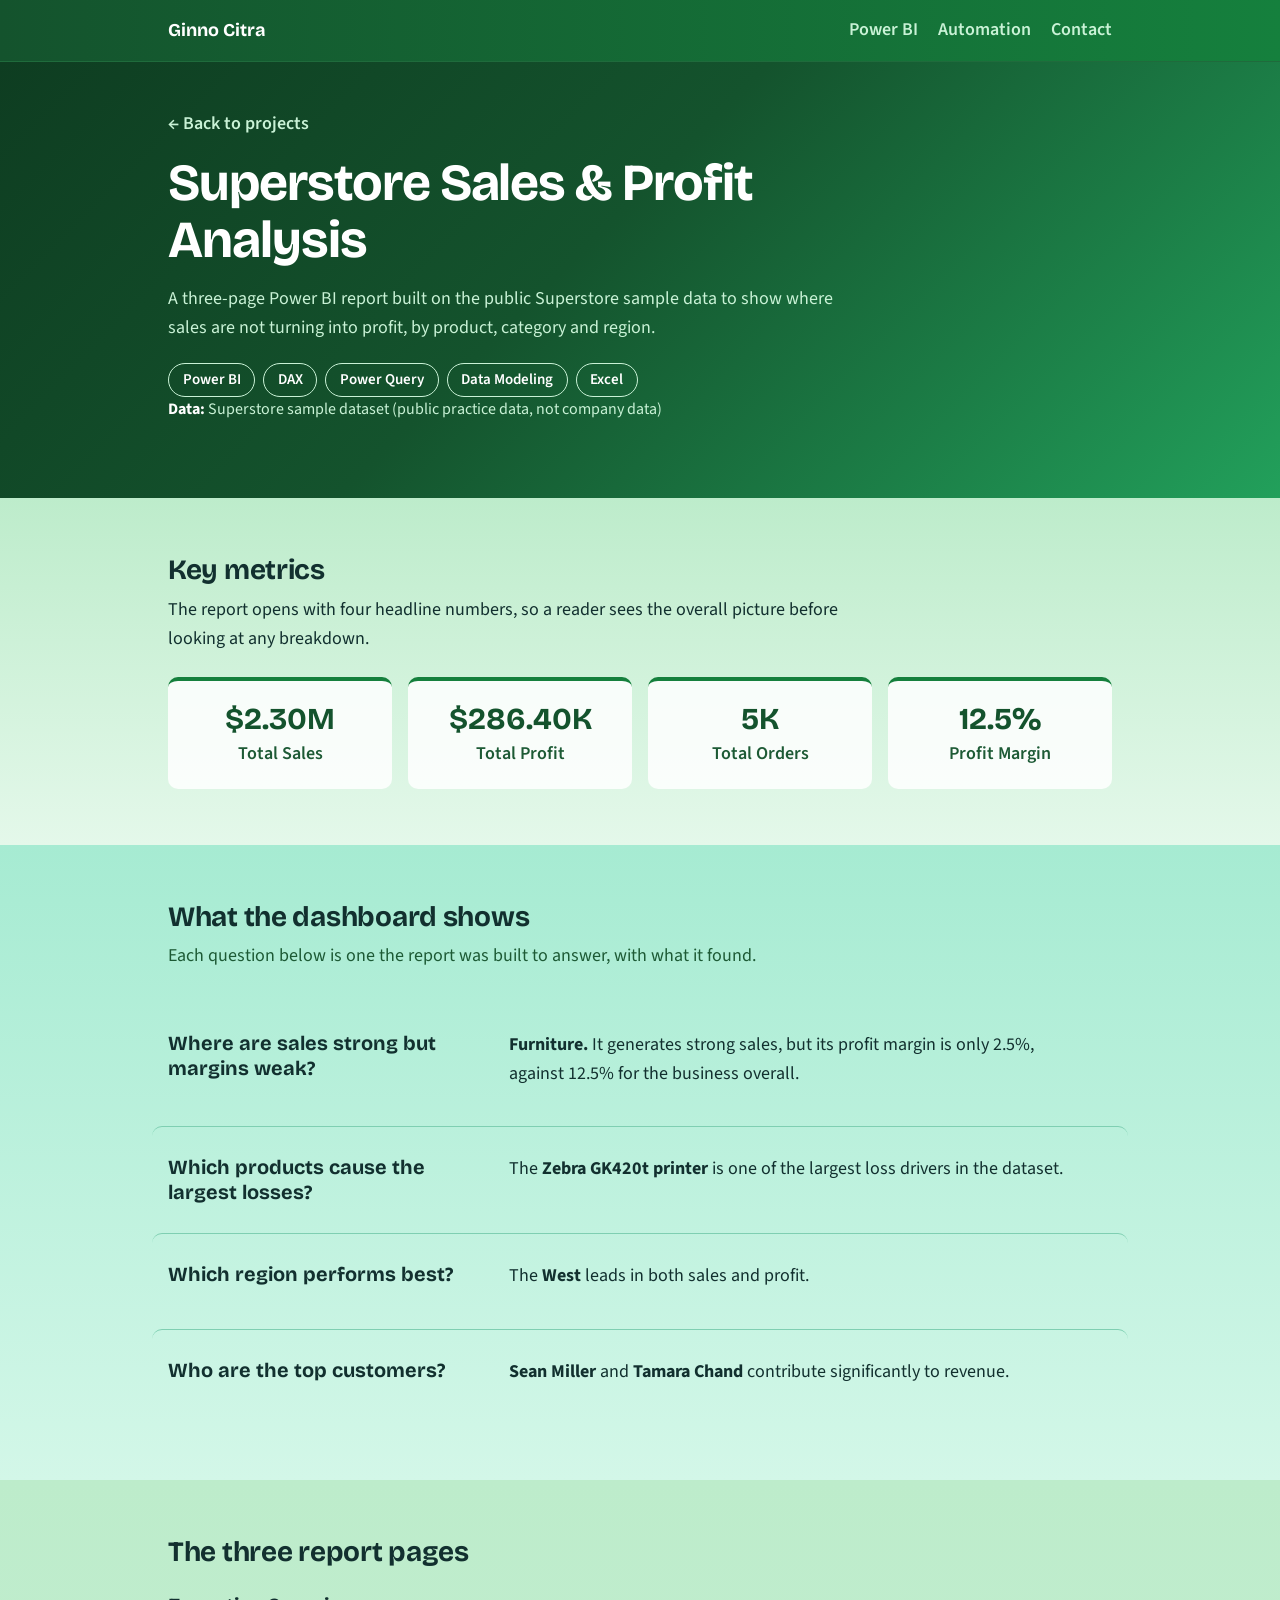
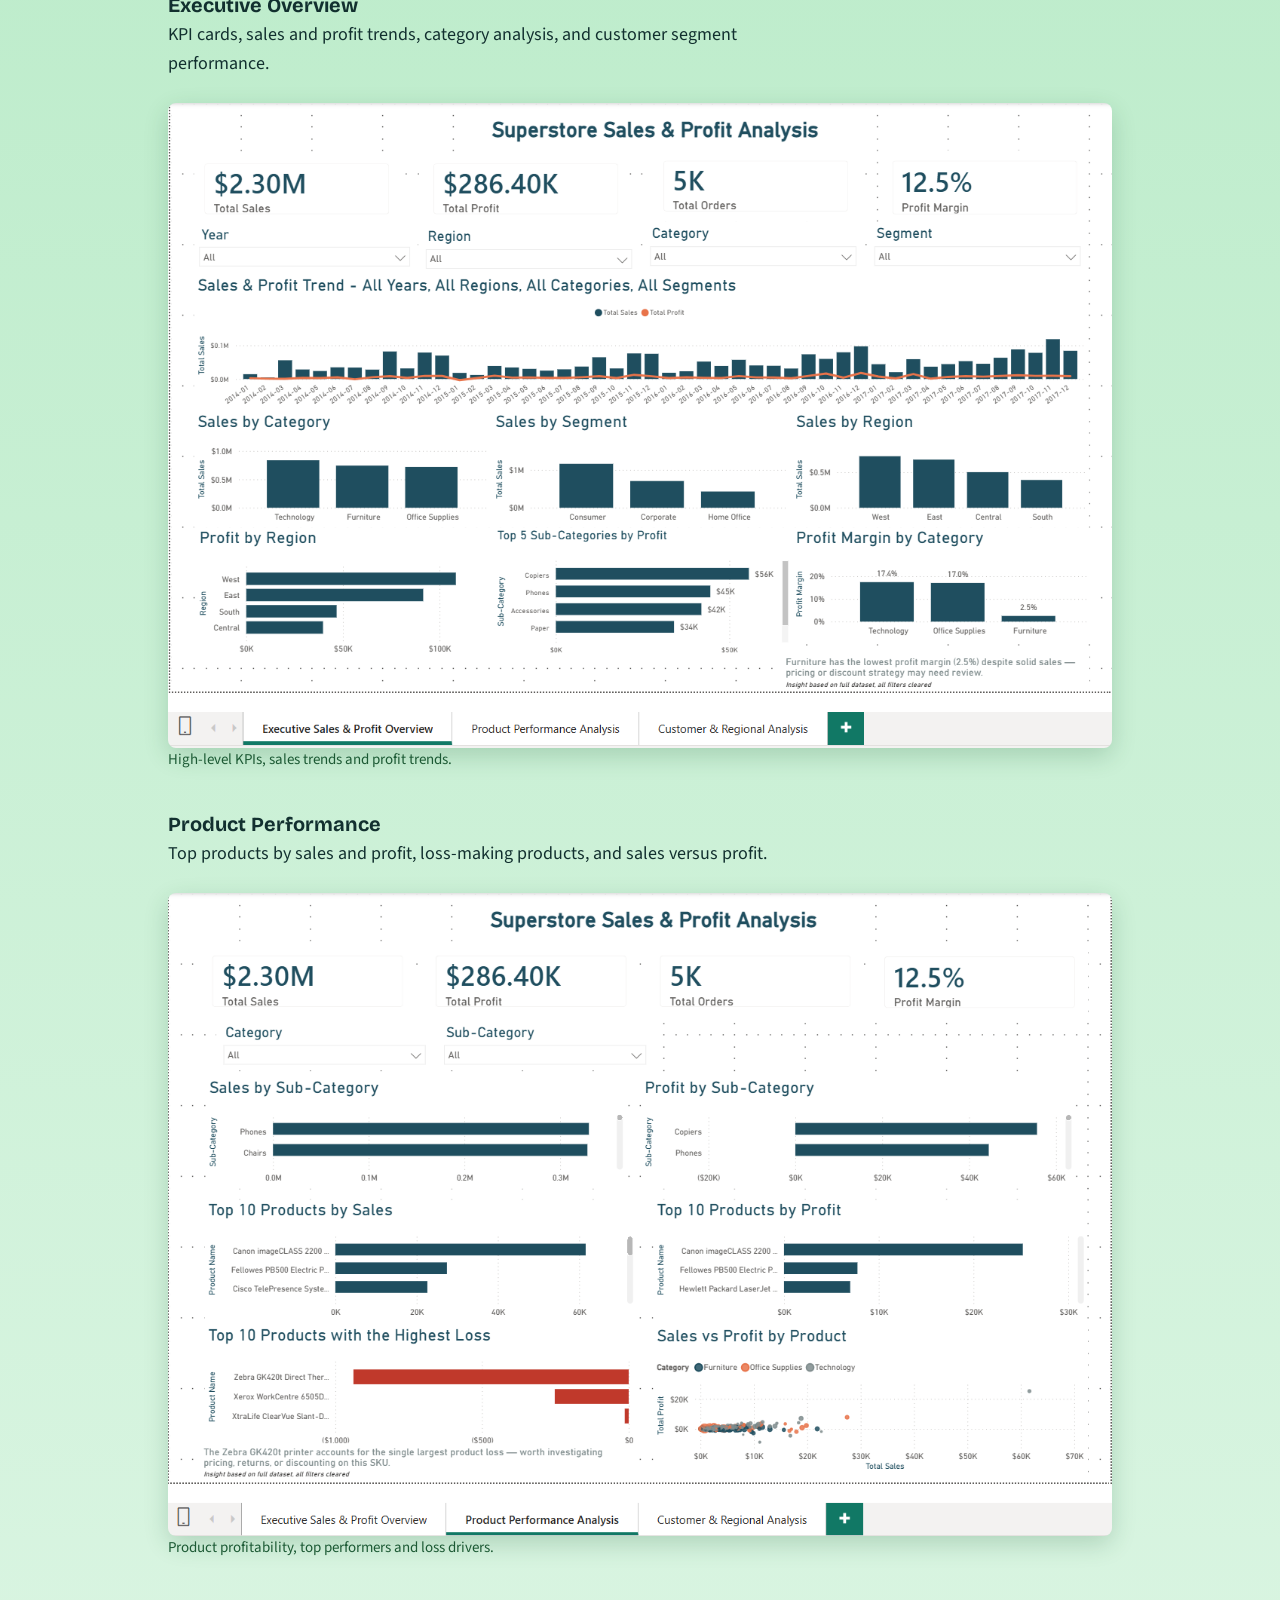
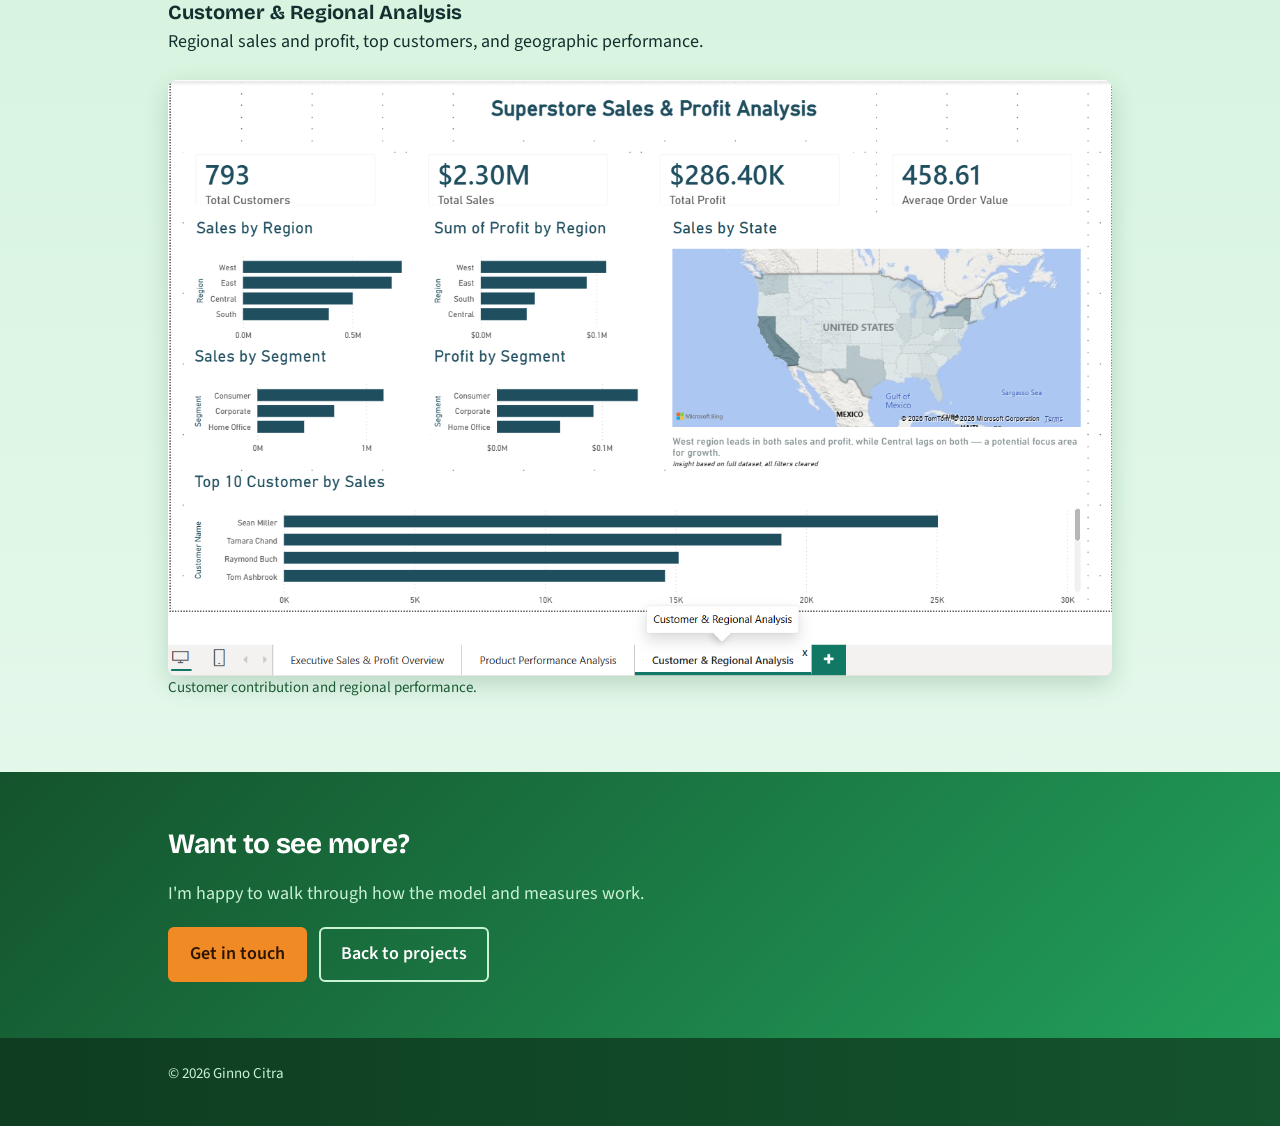
==== index.html @ 82fcd078 "Update index.html for project details and layout" ====
<!DOCTYPE html>
<html lang="en">
<head>
<meta charset="utf-8">
<meta name="viewport" content="width=device-width, initial-scale=1">
<title>Superstore Sales & Profit Analysis | Power BI</title>
<meta name="description" content="Three-page Power BI dashboard on Superstore sample data that shows where sales are not turning into profit, by product, category and region.">
<link rel="icon" href="data:image/svg+xml,<svg xmlns='http://www.w3.org/2000/svg' viewBox='0 0 100 100'><text y='.9em' font-size='90'>📊</text></svg>">
<link rel="preconnect" href="https://fonts.googleapis.com">
<link rel="preconnect" href="https://fonts.gstatic.com" crossorigin>
<link href="https://fonts.googleapis.com/css2?family=Bricolage+Grotesque:opsz,wght@12..96,500;12..96,700&family=Source+Sans+3:wght@400;600&display=swap" rel="stylesheet">
<style>
:root{
  --bg:#e8f7ec; --ink:#12302f; --muted:#1d5a35; --line:#8fd1a5;
  --teal:#15803d; --teal-dark:#14532d; --sand:#f08a24; --rust:#b53b0a; --white:#fff;
  --mint:#e4f8ea; --cream:#d3f7e8; --deep:#14532d; --soft:#c9f2d6;
  --head:"Bricolage Grotesque","Segoe UI",system-ui,sans-serif;
  --body:"Source Sans 3","Segoe UI",system-ui,sans-serif;
}
*{box-sizing:border-box}
html{scroll-behavior:smooth}
@media (prefers-reduced-motion:reduce){html{scroll-behavior:auto}}
body{margin:0;background:var(--bg);color:var(--ink);font:400 1.125rem/1.6 var(--body)}
a{color:var(--teal-dark)}
a:focus-visible,button:focus-visible{outline:3px solid var(--rust);outline-offset:3px}
.wrap{max-width:62rem;margin:0 auto;padding:0 1.5rem}
header.top{background:linear-gradient(90deg,#14532d,#15803d);border-bottom:1px solid #1f6b3c}
header.top .wrap{display:flex;justify-content:space-between;align-items:center;flex-wrap:wrap;gap:.5rem 1.5rem;padding-top:1rem;padding-bottom:1rem}
.brand{font:700 1.125rem var(--head);text-decoration:none;color:var(--white)}
nav a{margin-left:1.25rem;text-decoration:none;color:var(--soft);font-weight:600}
nav a:hover{color:var(--white);text-decoration:underline}
header.top a:focus-visible,.dark a:focus-visible,.herobg a:focus-visible{outline-color:var(--sand)}
.herobg{background:linear-gradient(135deg,#0e3d21 0%,#14532d 45%,#22a05b 100%);color:var(--white)}
.btns{display:flex;flex-wrap:wrap;gap:.75rem}
.btn{display:inline-block;padding:.7rem 1.25rem;border-radius:6px;font-weight:600;text-decoration:none;border:2px solid var(--teal)}
.btn.primary{background:var(--teal);color:var(--white)}
.btn.ghost{color:var(--teal-dark)}
.dark .btn.primary,.herobg .btn.primary{background:var(--sand);border-color:var(--sand);color:#2b1400}
.dark .btn.primary:hover,.herobg .btn.primary:hover{background:#f7a24f;border-color:#f7a24f}
.dark .btn.ghost,.herobg .btn.ghost{color:var(--white);border-color:var(--soft)}
.dark .btn.ghost:hover,.herobg .btn.ghost:hover{background:#1d6a3c}
section{padding:3.5rem 0}
section.mint{background:linear-gradient(180deg,#bdeccb 0%,#e4f8ea 100%)}
section.cream{background:linear-gradient(180deg,#a6ebd2 0%,#d3f7e8 100%);--line:#7fcfb2}
section.dark{background:linear-gradient(135deg,#14532d 0%,#22a05b 100%);color:var(--white)}
h2{font:700 1.75rem/1.2 var(--head);margin:0 0 .5rem;letter-spacing:-.01em}
.lede{color:var(--muted);max-width:38rem;margin:0 0 2rem}
.proj{display:grid;grid-template-columns:minmax(0,1fr) minmax(0,2fr);gap:.5rem 2.5rem;padding:1.75rem 1rem;margin:0 -1rem;border-top:1px solid var(--line);border-radius:10px;transition:transform .2s ease,box-shadow .2s ease,background-color .2s ease}
.proj:hover{transform:translateY(-4px);background:rgba(255,255,255,.8);box-shadow:inset 6px 0 0 var(--teal),0 10px 24px rgba(20,83,45,.16);border-top-color:transparent}
.proj:hover h3{color:var(--teal)}
.proj:hover + .proj{border-top-color:transparent}
@media (prefers-reduced-motion:reduce){.proj{transition:none}.proj:hover{transform:none}}
.proj:first-of-type{border-top:0}
.proj h3{font:700 1.25rem/1.25 var(--head);margin:0}
.proj p{margin:0 0 .6rem;max-width:36rem}
.contact p{max-width:36rem;color:var(--soft)}
footer{background:linear-gradient(90deg,#0e3d21,#14532d);color:var(--soft);padding:1.5rem 0 2.5rem;font-size:.9375rem}
@media (max-width:42rem){
  .proj{grid-template-columns:1fr}
  nav a{margin:0 1rem 0 0}
}

.pagehero{padding:3rem 1.5rem 3.5rem}
.pagehero h1{font:700 clamp(2rem,5vw,3.25rem)/1.1 var(--head);letter-spacing:-.02em;margin:1rem 0 1rem;max-width:22ch}
.pagehero p{max-width:42rem;color:var(--soft);margin:0 0 1.25rem}
.back{color:var(--soft);text-decoration:none;font-weight:600}
.back:hover{color:var(--white);text-decoration:underline}
.tags{display:flex;flex-wrap:wrap;gap:.5rem}
.tag{border:1px solid var(--soft);color:var(--white);padding:.25rem .85rem;border-radius:999px;font-size:.9375rem;font-weight:600}
.meta{margin-top:1.25rem;font-size:1rem;color:var(--soft)}
.meta strong{color:var(--white)}
.body p{max-width:42rem;margin:0 0 1rem}
.metrics{display:grid;grid-template-columns:repeat(4,1fr);gap:1rem;margin-top:1.5rem}
.metric{background:rgba(255,255,255,.85);border-radius:10px;padding:1.25rem .75rem;text-align:center;border-top:4px solid var(--teal);color:var(--muted);font-weight:600}
.metric strong{display:block;font:700 1.9rem var(--head);color:var(--teal-dark);margin-bottom:.15rem}
@media (max-width:48rem){.metrics{grid-template-columns:repeat(2,1fr)}}
@media (max-width:28rem){.metrics{grid-template-columns:1fr}}
.shot{position:relative;margin:1.5rem 0 0;border:2px dashed var(--teal);border-radius:10px;min-height:14rem;display:flex;align-items:center;justify-content:center;text-align:center;padding:1rem;background:rgba(255,255,255,.5)}
.shot img{display:block;max-width:100%;height:auto;border-radius:8px}
.shot.ok{border:0;min-height:0;padding:0;background:none;box-shadow:0 8px 24px rgba(20,83,45,.2)}
.shot .ph{color:var(--muted);font-size:1rem}
.shot.ok .ph{display:none}
.cap{font-size:.9375rem;color:var(--muted);margin:.6rem 0 0}
.next{margin:1rem 0 0;padding-left:1.25rem;max-width:42rem}
.next li{margin-bottom:.6rem}
</style>
</head>
<body>
<header class="top">
  <div class="wrap">
    <a class="brand" href="index.html">Ginno Citra</a>
    <nav aria-label="Main"><a href="index.html#powerbi">Power BI</a><a href="index.html#automation">Automation</a><a href="index.html#contact">Contact</a></nav>
  </div>
</header>

<main>
  <div class="herobg">
    <div class="wrap pagehero">
      <a class="back" href="index.html#powerbi">&larr; Back to projects</a>
      <h1>Superstore Sales &amp; Profit Analysis</h1>
      <p>A three-page Power BI report built on the public Superstore sample data to show where sales are not turning into profit, by product, category and region.</p>
      <div class="tags">
        <span class="tag">Power BI</span><span class="tag">DAX</span><span class="tag">Power Query</span><span class="tag">Data Modeling</span><span class="tag">Excel</span>
      </div>
      <p class="meta"><strong>Data:</strong> Superstore sample dataset (public practice data, not company data)</p>
    </div>
  </div>

  <section class="mint body">
    <div class="wrap">
      <h2>Key metrics</h2>
      <p>The report opens with four headline numbers, so a reader sees the overall picture before looking at any breakdown.</p>
      <div class="metrics">
        <div class="metric"><strong>$2.30M</strong>Total Sales</div>
        <div class="metric"><strong>$286.40K</strong>Total Profit</div>
        <div class="metric"><strong>5K</strong>Total Orders</div>
        <div class="metric"><strong>12.5%</strong>Profit Margin</div>
      </div>
    </div>
  </section>

  <section class="cream">
    <div class="wrap">
      <h2>What the dashboard shows</h2>
      <p class="lede">Each question below is one the report was built to answer, with what it found.</p>
      <article class="proj"><div><h3>Where are sales strong but margins weak?</h3></div><div><p><strong>Furniture.</strong> It generates strong sales, but its profit margin is only 2.5%, against 12.5% for the business overall.</p></div></article>
      <article class="proj"><div><h3>Which products cause the largest losses?</h3></div><div><p>The <strong>Zebra GK420t printer</strong> is one of the largest loss drivers in the dataset.</p></div></article>
      <article class="proj"><div><h3>Which region performs best?</h3></div><div><p>The <strong>West</strong> leads in both sales and profit.</p></div></article>
      <article class="proj"><div><h3>Who are the top customers?</h3></div><div><p><strong>Sean Miller</strong> and <strong>Tamara Chand</strong> contribute significantly to revenue.</p></div></article>
    </div>
  </section>

  <section class="mint body">
    <div class="wrap">
      <h2>The three report pages</h2>

      <h3 style="margin:1.5rem 0 .25rem;font:700 1.25rem var(--head)">Executive Overview</h3>
      <p>KPI cards, sales and profit trends, category analysis, and customer segment performance.</p>
      <figure class="shot"><span class="ph">Executive Overview: sales, profit, orders and performance trends.</span><img src="assets/executive-overview.png" alt="Executive Overview page of the Superstore Power BI dashboard" onload="this.parentNode.classList.add('ok')" onerror="this.remove()"></figure>
      <p class="cap">High-level KPIs, sales trends and profit trends.</p>

      <h3 style="margin:2.5rem 0 .25rem;font:700 1.25rem var(--head)">Product Performance</h3>
      <p>Top products by sales and profit, loss-making products, and sales versus profit.</p>
      <figure class="shot"><span class="ph">Product Performance: product profitability, top performers and loss drivers.</span><img src="assets/product-performance.png" alt="Product Performance page of the Superstore Power BI dashboard" onload="this.parentNode.classList.add('ok')" onerror="this.remove()"></figure>
      <p class="cap">Product profitability, top performers and loss drivers.</p>

      <h3 style="margin:2.5rem 0 .25rem;font:700 1.25rem var(--head)">Customer &amp; Regional Analysis</h3>
      <p>Regional sales and profit, top customers, and geographic performance.</p>
      <figure class="shot"><span class="ph">Customer &amp; Regional Analysis: customer contribution, regional performance and geographic insights.</span><img src="assets/customer-regional.png" alt="Customer and Regional Analysis page of the Superstore Power BI dashboard" onload="this.parentNode.classList.add('ok')" onerror="this.remove()"></figure>
      <p class="cap">Customer contribution and regional performance.</p>
    </div>
  </section>

  <section class="dark contact">
    <div class="wrap">
      <h2>Want to see more?</h2>
      <p>I'm happy to walk through how the model and measures work.</p>
      <div class="btns">
        <a class="btn primary" href="index.html#contact">Get in touch</a>
        <a class="btn ghost" href="index.html#powerbi">Back to projects</a>
      </div>
    </div>
  </section>
</main>
<footer><div class="wrap">&copy; 2026 Ginno Citra</div></footer>
</body>
</html>
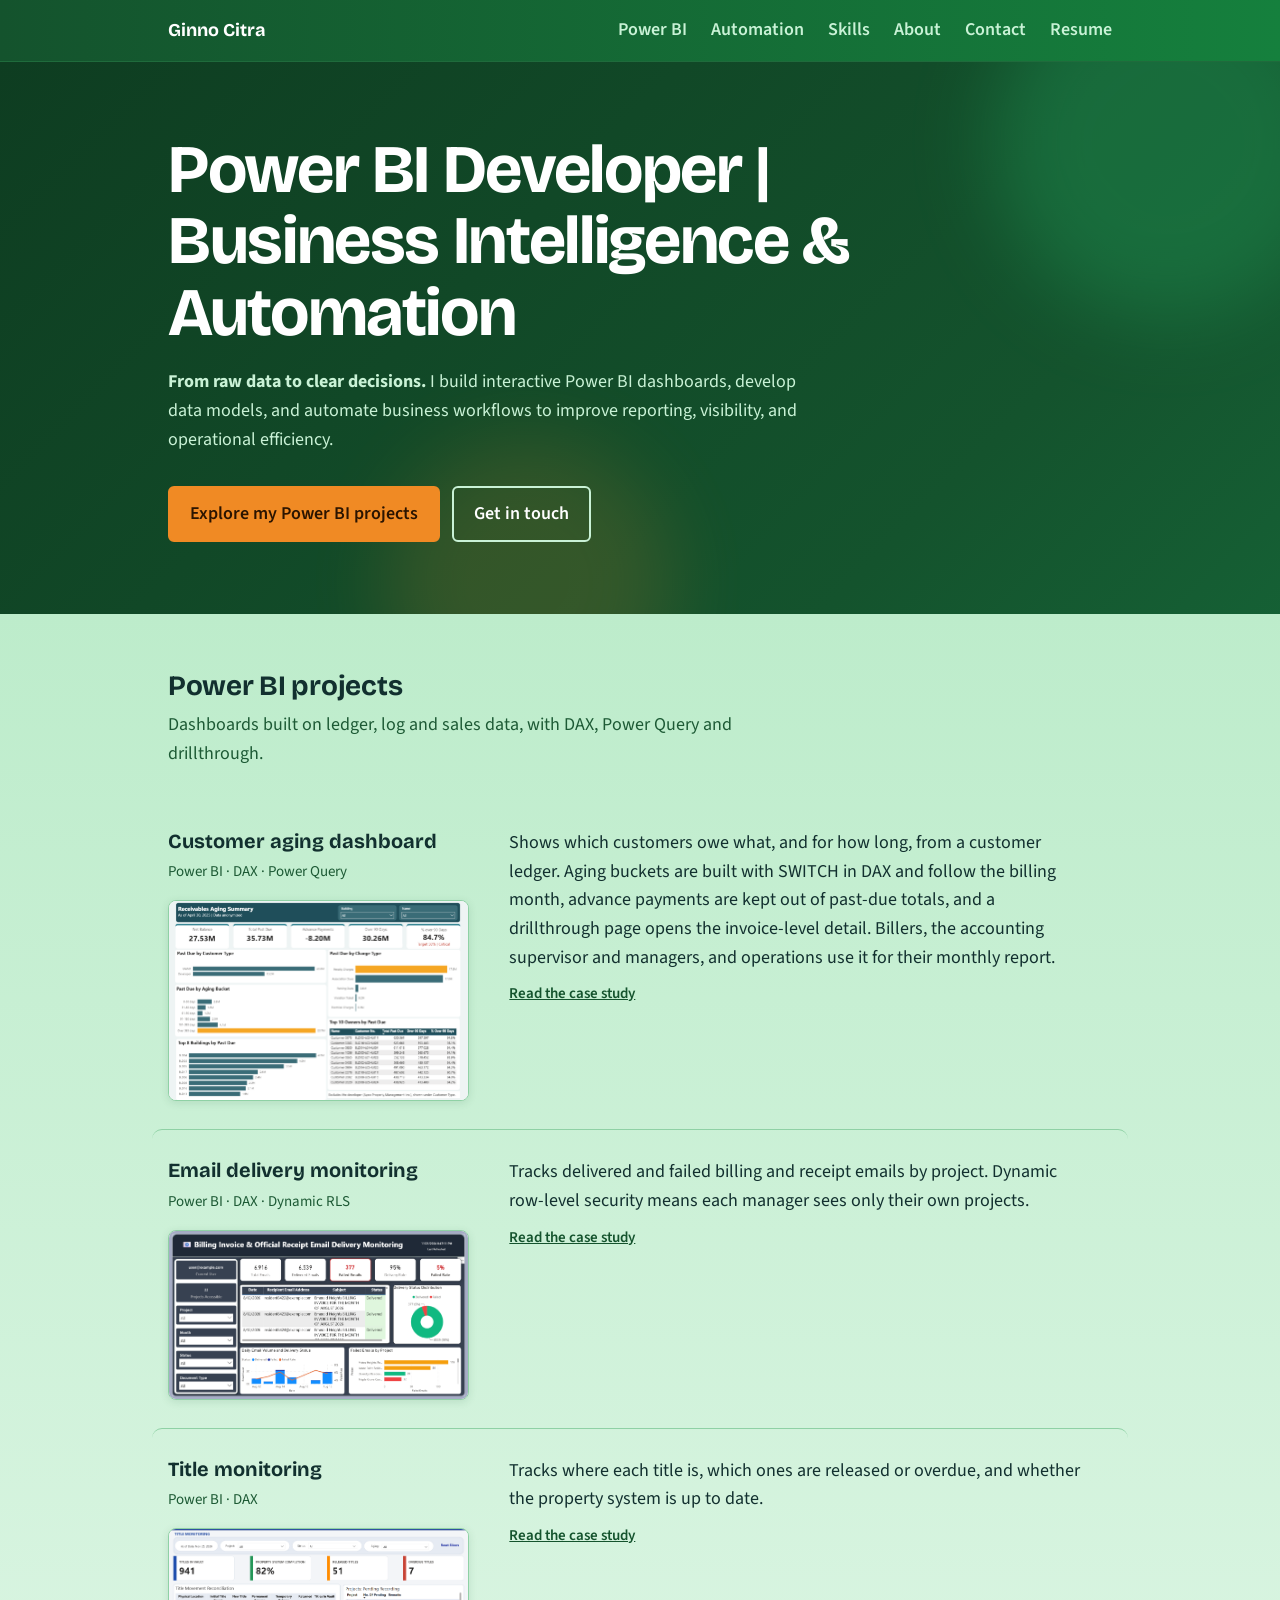
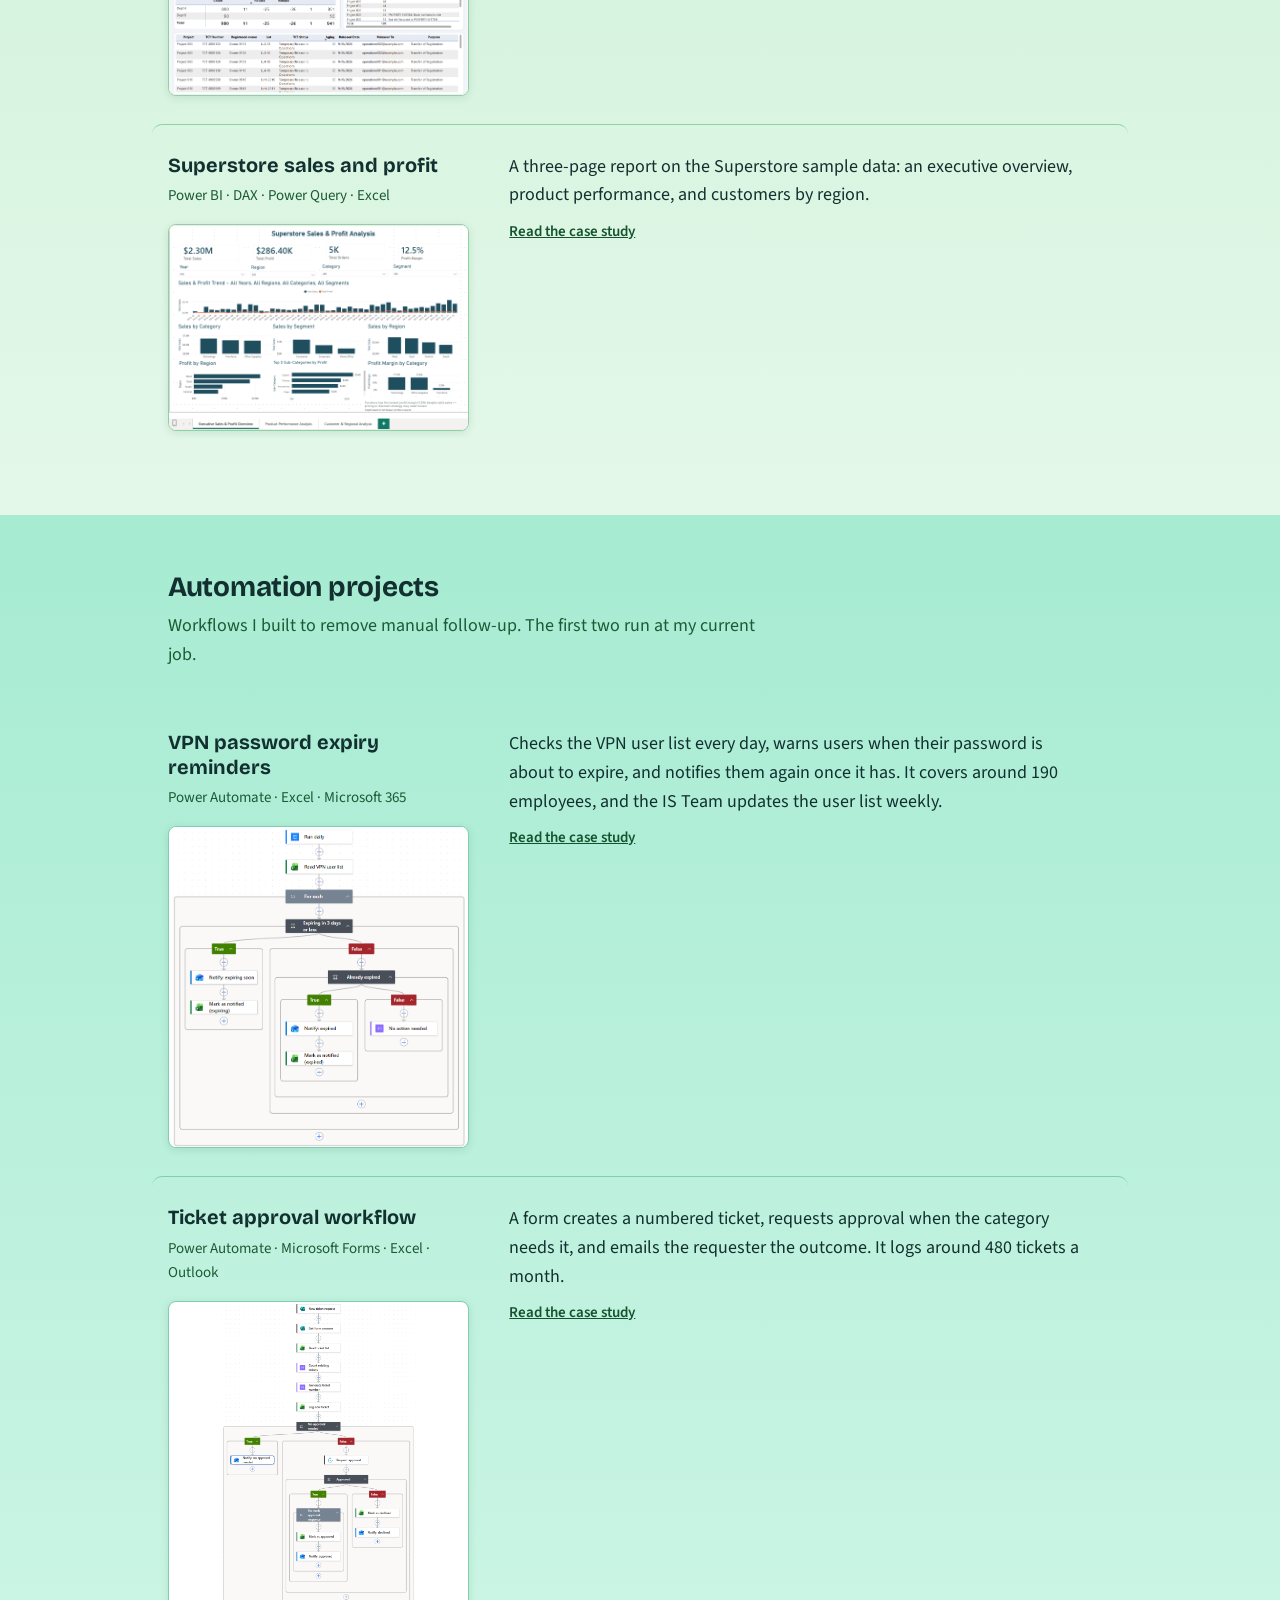
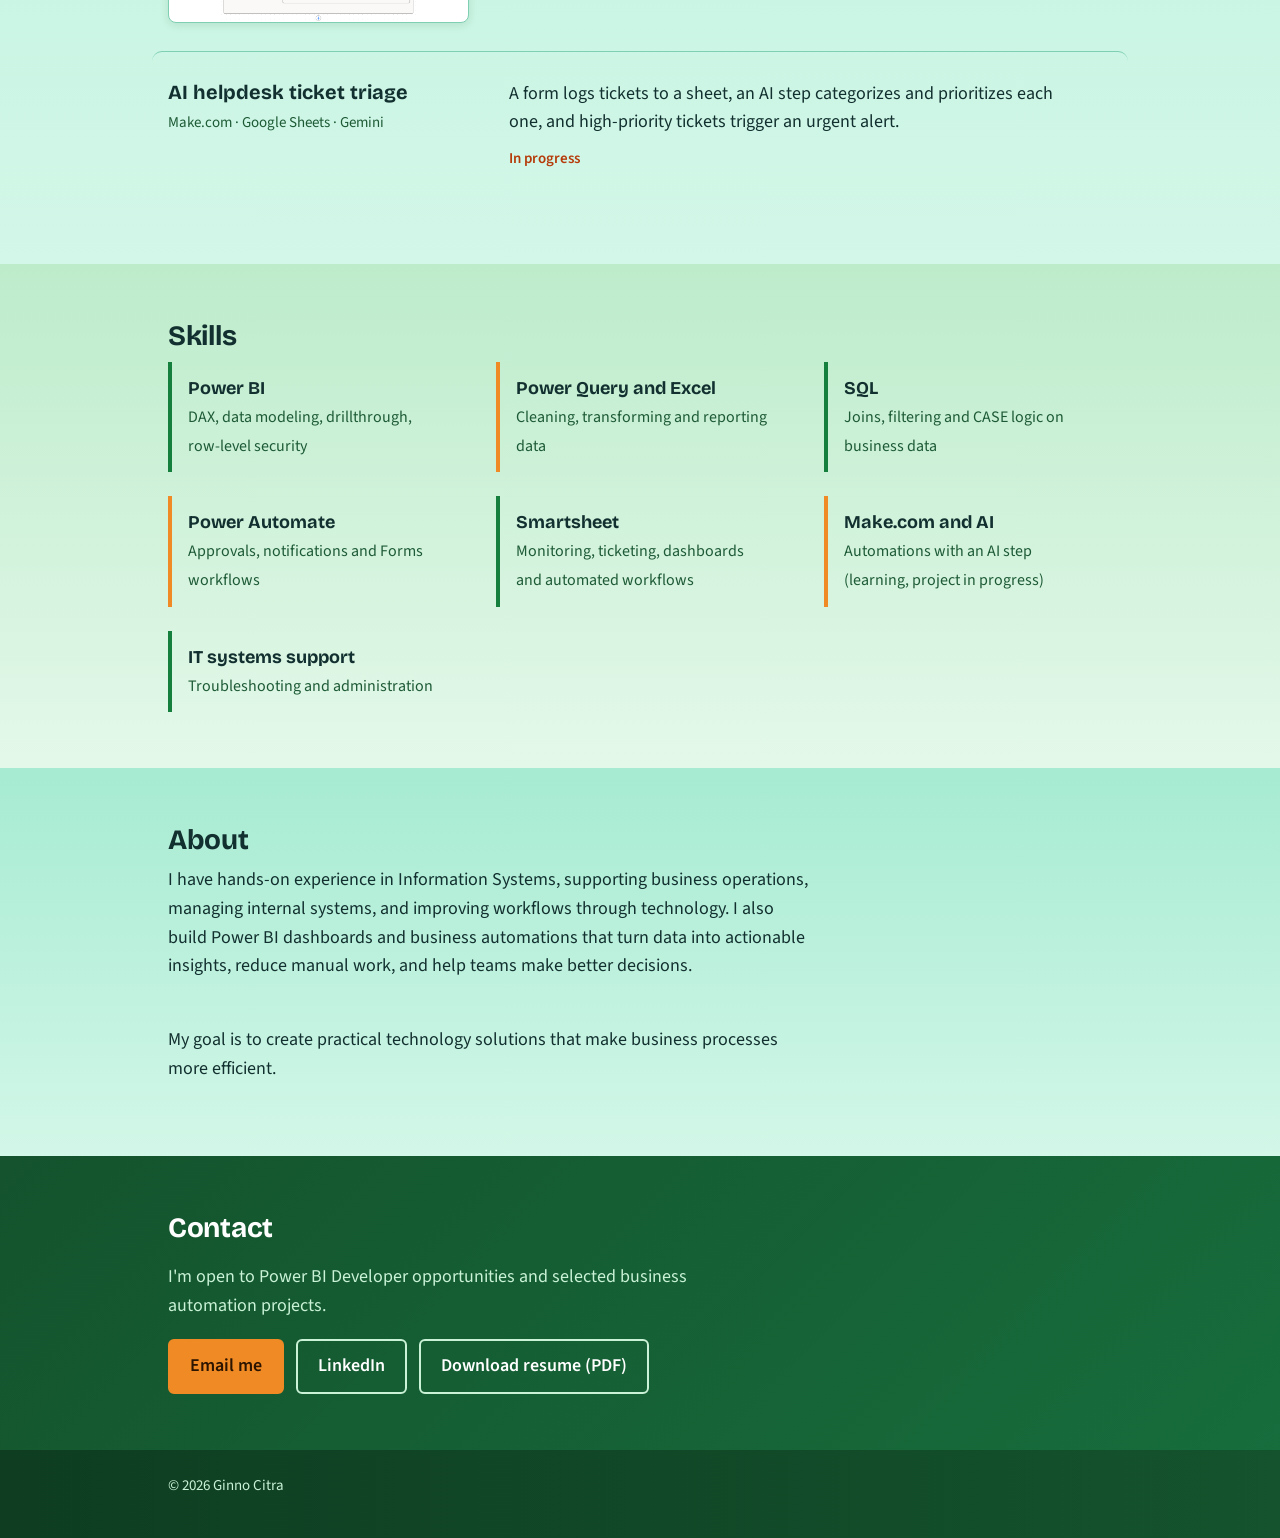
==== commit 3c54461c: "Update index.html" ====
--- a/index.html
+++ b/index.html
@@ -3,8 +3,8 @@
 <head>
 <meta charset="utf-8">
 <meta name="viewport" content="width=device-width, initial-scale=1">
-<title>Superstore Sales & Profit Analysis | Power BI</title>
-<meta name="description" content="Three-page Power BI dashboard on Superstore sample data that shows where sales are not turning into profit, by product, category and region.">
+<title>Ginno Citra | Power BI Developer | Business Intelligence & Automation</title>
+<meta name="description" content="Ginno Citra is a Power BI Developer focused on business intelligence, interactive dashboards, data modeling, and business process automation.">
 <link rel="icon" href="data:image/svg+xml,<svg xmlns='http://www.w3.org/2000/svg' viewBox='0 0 100 100'><text y='.9em' font-size='90'>📊</text></svg>">
 <link rel="preconnect" href="https://fonts.googleapis.com">
 <link rel="preconnect" href="https://fonts.gstatic.com" crossorigin>
@@ -30,11 +30,24 @@
 nav a{margin-left:1.25rem;text-decoration:none;color:var(--soft);font-weight:600}
 nav a:hover{color:var(--white);text-decoration:underline}
 header.top a:focus-visible,.dark a:focus-visible,.herobg a:focus-visible{outline-color:var(--sand)}
-.herobg{background:linear-gradient(135deg,#0e3d21 0%,#14532d 45%,#22a05b 100%);color:var(--white)}
+@keyframes drift{0%{background-position:0% 50%}50%{background-position:100% 50%}100%{background-position:0% 50%}}
+@keyframes float1{0%,100%{transform:translate(0,0) scale(1)}50%{transform:translate(60px,40px) scale(1.15)}}
+@keyframes float2{0%,100%{transform:translate(0,0) scale(1)}50%{transform:translate(-50px,-30px) scale(1.2)}}
+.herobg{position:relative;overflow:hidden;background:linear-gradient(135deg,#0e3d21,#14532d,#187a44,#14532d,#0e3d21);background-size:300% 300%;animation:drift 18s ease-in-out infinite;color:var(--white)}
+.herobg::before,.herobg::after{content:"";position:absolute;border-radius:50%;filter:blur(40px);pointer-events:none}
+.herobg::before{width:22rem;height:22rem;background:#22a05b;opacity:.35;top:-6rem;right:-4rem;animation:float1 14s ease-in-out infinite}
+.herobg::after{width:18rem;height:18rem;background:#f08a24;opacity:.15;bottom:-7rem;left:30%;animation:float2 17s ease-in-out infinite}
+.herobg .hero{position:relative;z-index:1}
+@media (prefers-reduced-motion:reduce){.herobg,.herobg::before,.herobg::after,section.dark{animation:none}}
+.hero{padding:4.5rem 1.5rem 4.5rem}
+.hero h1{font:700 clamp(2.4rem,6vw,4.25rem)/1.05 var(--head);letter-spacing:-.02em;margin:0 0 1.25rem;max-width:20ch}
+.hero p{max-width:40rem;color:var(--soft);margin:0 0 2rem}
 .btns{display:flex;flex-wrap:wrap;gap:.75rem}
 .btn{display:inline-block;padding:.7rem 1.25rem;border-radius:6px;font-weight:600;text-decoration:none;border:2px solid var(--teal)}
 .btn.primary{background:var(--teal);color:var(--white)}
+.btn.primary:hover{background:var(--teal-dark);border-color:var(--teal-dark)}
 .btn.ghost{color:var(--teal-dark)}
+.btn.ghost:hover{background:#c3e8cf}
 .dark .btn.primary,.herobg .btn.primary{background:var(--sand);border-color:var(--sand);color:#2b1400}
 .dark .btn.primary:hover,.herobg .btn.primary:hover{background:#f7a24f;border-color:#f7a24f}
 .dark .btn.ghost,.herobg .btn.ghost{color:var(--white);border-color:var(--soft)}
@@ -42,7 +55,7 @@
 section{padding:3.5rem 0}
 section.mint{background:linear-gradient(180deg,#bdeccb 0%,#e4f8ea 100%)}
 section.cream{background:linear-gradient(180deg,#a6ebd2 0%,#d3f7e8 100%);--line:#7fcfb2}
-section.dark{background:linear-gradient(135deg,#14532d 0%,#22a05b 100%);color:var(--white)}
+section.dark{background:linear-gradient(135deg,#14532d,#187a44,#14532d);background-size:300% 300%;animation:drift 20s ease-in-out infinite;color:var(--white)}
 h2{font:700 1.75rem/1.2 var(--head);margin:0 0 .5rem;letter-spacing:-.01em}
 .lede{color:var(--muted);max-width:38rem;margin:0 0 2rem}
 .proj{display:grid;grid-template-columns:minmax(0,1fr) minmax(0,2fr);gap:.5rem 2.5rem;padding:1.75rem 1rem;margin:0 -1rem;border-top:1px solid var(--line);border-radius:10px;transition:transform .2s ease,box-shadow .2s ease,background-color .2s ease}
@@ -52,116 +65,198 @@
 @media (prefers-reduced-motion:reduce){.proj{transition:none}.proj:hover{transform:none}}
 .proj:first-of-type{border-top:0}
 .proj h3{font:700 1.25rem/1.25 var(--head);margin:0}
+.proj .tools{color:var(--muted);font-size:.9375rem;margin:.4rem 0 0}
 .proj p{margin:0 0 .6rem;max-width:36rem}
+.thumb{display:block;margin:1rem 0 0;overflow:hidden;border:1px solid var(--line);border-radius:8px;background:var(--white);box-shadow:0 2px 8px rgba(20,83,45,.12)}
+.thumb img{display:block;width:100%;height:auto;max-height:20rem;object-fit:contain}
+.proj:hover .thumb{border-color:var(--teal)}
+.status{font-size:.9375rem;font-weight:600;color:var(--muted)}
+.status.live{color:var(--teal-dark)}
+.status.wip{color:var(--rust)}
+.skills{display:grid;grid-template-columns:repeat(auto-fit,minmax(15rem,1fr));gap:1.5rem 2.5rem;margin:0;padding:0;list-style:none}
+.skills li{border-left:4px solid var(--teal);padding:.75rem 1rem .75rem 1rem;border-radius:0 8px 8px 0;transition:transform .2s ease,box-shadow .2s ease,background-color .2s ease,border-left-width .2s ease,padding-left .2s ease;cursor:default}
+.skills li:nth-child(even){border-left-color:var(--sand)}
+.skills li:hover{transform:translateY(-4px);background:rgba(255,255,255,.85);box-shadow:0 8px 20px rgba(20,83,45,.18);border-left-width:10px;padding-left:calc(1rem - 6px)}
+.skills li:hover strong{color:var(--teal)}
+@media (prefers-reduced-motion:reduce){.skills li{transition:none}.skills li:hover{transform:none}}
+.skills strong{display:block;font-family:var(--head)}
+.skills span{color:var(--muted);font-size:1rem}
+.about p{max-width:40rem;margin:0 0 1rem}
 .contact p{max-width:36rem;color:var(--soft)}
 footer{background:linear-gradient(90deg,#0e3d21,#14532d);color:var(--soft);padding:1.5rem 0 2.5rem;font-size:.9375rem}
 @media (max-width:42rem){
   .proj{grid-template-columns:1fr}
+  .thumb{max-width:26rem}
   nav a{margin:0 1rem 0 0}
+  .hero{padding-top:3rem}
 }
-
-.pagehero{padding:3rem 1.5rem 3.5rem}
-.pagehero h1{font:700 clamp(2rem,5vw,3.25rem)/1.1 var(--head);letter-spacing:-.02em;margin:1rem 0 1rem;max-width:22ch}
-.pagehero p{max-width:42rem;color:var(--soft);margin:0 0 1.25rem}
-.back{color:var(--soft);text-decoration:none;font-weight:600}
-.back:hover{color:var(--white);text-decoration:underline}
-.tags{display:flex;flex-wrap:wrap;gap:.5rem}
-.tag{border:1px solid var(--soft);color:var(--white);padding:.25rem .85rem;border-radius:999px;font-size:.9375rem;font-weight:600}
-.meta{margin-top:1.25rem;font-size:1rem;color:var(--soft)}
-.meta strong{color:var(--white)}
-.body p{max-width:42rem;margin:0 0 1rem}
-.metrics{display:grid;grid-template-columns:repeat(4,1fr);gap:1rem;margin-top:1.5rem}
-.metric{background:rgba(255,255,255,.85);border-radius:10px;padding:1.25rem .75rem;text-align:center;border-top:4px solid var(--teal);color:var(--muted);font-weight:600}
-.metric strong{display:block;font:700 1.9rem var(--head);color:var(--teal-dark);margin-bottom:.15rem}
-@media (max-width:48rem){.metrics{grid-template-columns:repeat(2,1fr)}}
-@media (max-width:28rem){.metrics{grid-template-columns:1fr}}
-.shot{position:relative;margin:1.5rem 0 0;border:2px dashed var(--teal);border-radius:10px;min-height:14rem;display:flex;align-items:center;justify-content:center;text-align:center;padding:1rem;background:rgba(255,255,255,.5)}
-.shot img{display:block;max-width:100%;height:auto;border-radius:8px}
-.shot.ok{border:0;min-height:0;padding:0;background:none;box-shadow:0 8px 24px rgba(20,83,45,.2)}
-.shot .ph{color:var(--muted);font-size:1rem}
-.shot.ok .ph{display:none}
-.cap{font-size:.9375rem;color:var(--muted);margin:.6rem 0 0}
-.next{margin:1rem 0 0;padding-left:1.25rem;max-width:42rem}
-.next li{margin-bottom:.6rem}
 </style>
 </head>
 <body>
 <header class="top">
   <div class="wrap">
-    <a class="brand" href="index.html">Ginno Citra</a>
-    <nav aria-label="Main"><a href="index.html#powerbi">Power BI</a><a href="index.html#automation">Automation</a><a href="index.html#contact">Contact</a></nav>
+    <a class="brand" href="#top">Ginno Citra</a>
+    <nav aria-label="Main">
+      <a href="#powerbi">Power BI</a>
+      <a href="#automation">Automation</a>
+      <a href="#skills">Skills</a>
+      <a href="#about">About</a>
+      <a href="#contact">Contact</a>
+      <a class="nav-resume" href="assets/Ginno-Citra-Resume.pdf" download="Ginno-Citra-Resume.pdf">Resume</a>
+    </nav>
   </div>
 </header>
 
-<main>
+<main id="top">
   <div class="herobg">
-    <div class="wrap pagehero">
-      <a class="back" href="index.html#powerbi">&larr; Back to projects</a>
-      <h1>Superstore Sales &amp; Profit Analysis</h1>
-      <p>A three-page Power BI report built on the public Superstore sample data to show where sales are not turning into profit, by product, category and region.</p>
-      <div class="tags">
-        <span class="tag">Power BI</span><span class="tag">DAX</span><span class="tag">Power Query</span><span class="tag">Data Modeling</span><span class="tag">Excel</span>
+    <div class="wrap hero">
+      <h1>Power BI Developer | Business Intelligence &amp; Automation</h1>
+      <p><strong>From raw data to clear decisions.</strong> I build interactive Power BI dashboards, develop data models, and automate business workflows to improve reporting, visibility, and operational efficiency.</p>
+      <div class="btns">
+        <a class="btn primary" href="#powerbi">Explore my Power BI projects</a>
+        <a class="btn ghost" href="#contact">Get in touch</a>
       </div>
-      <p class="meta"><strong>Data:</strong> Superstore sample dataset (public practice data, not company data)</p>
     </div>
   </div>
 
-  <section class="mint body">
-    <div class="wrap">
-      <h2>Key metrics</h2>
-      <p>The report opens with four headline numbers, so a reader sees the overall picture before looking at any breakdown.</p>
-      <div class="metrics">
-        <div class="metric"><strong>$2.30M</strong>Total Sales</div>
-        <div class="metric"><strong>$286.40K</strong>Total Profit</div>
-        <div class="metric"><strong>5K</strong>Total Orders</div>
-        <div class="metric"><strong>12.5%</strong>Profit Margin</div>
+  <section id="powerbi" class="mint">
+    <div class="wrap">
+      <h2>Power BI projects</h2>
+      <p class="lede">Dashboards built on ledger, log and sales data, with DAX, Power Query and drillthrough.</p>
+
+      <article class="proj">
+        <div>
+          <h3>Customer aging dashboard</h3>
+          <p class="tools">Power BI · DAX · Power Query</p>
+          <a class="thumb" href="aging-dashboard.html" tabindex="-1" aria-hidden="true"><img src="assets/aging-summary.png" alt="" loading="lazy" onerror="this.parentNode.remove()"></a>
+        </div>
+        <div>
+          <p>Shows which customers owe what, and for how long, from a customer ledger. Aging buckets are built with SWITCH in DAX and follow the billing month, advance payments are kept out of past-due totals, and a drillthrough page opens the invoice-level detail. Billers, the accounting supervisor and managers, and operations use it for their monthly report.</p>
+          <p class="status live"><a href="aging-dashboard.html">Read the case study</a></p>
+        </div>
+      </article>
+
+      <article class="proj">
+        <div>
+          <h3>Email delivery monitoring</h3>
+          <p class="tools">Power BI · DAX · Dynamic RLS</p>
+          <a class="thumb" href="email-delivery-monitoring.html" tabindex="-1" aria-hidden="true"><img src="assets/email-dashboard.png" alt="" loading="lazy" onerror="this.parentNode.remove()"></a>
+        </div>
+        <div>
+          <p>Tracks delivered and failed billing and receipt emails by project. Dynamic row-level security means each manager sees only their own projects.</p>
+          <p class="status live"><a href="email-delivery-monitoring.html">Read the case study</a></p>
+        </div>
+      </article>
+
+      <article class="proj">
+        <div>
+          <h3>Title monitoring</h3>
+          <p class="tools">Power BI · DAX</p>
+          <a class="thumb" href="title-monitoring.html" tabindex="-1" aria-hidden="true"><img src="assets/title-monitoring-dashboard.png" alt="" loading="lazy" onerror="this.parentNode.remove()"></a>
+        </div>
+        <div>
+          <p>Tracks where each title is, which ones are released or overdue, and whether the property system is up to date.</p>
+          <p class="status live"><a href="title-monitoring.html">Read the case study</a></p>
+        </div>
+      </article>
+
+      <article class="proj">
+        <div>
+          <h3>Superstore sales and profit</h3>
+          <p class="tools">Power BI · DAX · Power Query · Excel</p>
+          <a class="thumb" href="superstore-dashboard.html" tabindex="-1" aria-hidden="true"><img src="assets/executive-overview.png" alt="" loading="lazy" onerror="this.parentNode.remove()"></a>
+        </div>
+        <div>
+          <p>A three-page report on the Superstore sample data: an executive overview, product performance, and customers by region.</p>
+          <p class="status live"><a href="superstore-dashboard.html">Read the case study</a></p>
+        </div>
+      </article>
+    </div>
+  </section>
+
+  <section id="automation" class="cream">
+    <div class="wrap">
+      <h2>Automation projects</h2>
+      <p class="lede">Workflows I built to remove manual follow-up. The first two run at my current job.</p>
+
+      <article class="proj">
+        <div>
+          <h3>VPN password expiry reminders</h3>
+          <p class="tools">Power Automate · Excel · Microsoft 365</p>
+          <a class="thumb" href="vpn-password-expiry.html" tabindex="-1" aria-hidden="true"><img src="assets/vpn-expiry-flow.png" alt="" loading="lazy" onerror="this.parentNode.remove()"></a>
+        </div>
+        <div>
+          <p>Checks the VPN user list every day, warns users when their password is about to expire, and notifies them again once it has. It covers around 190 employees, and the IS Team updates the user list weekly.</p>
+          <p class="status live"><a href="vpn-password-expiry.html">Read the case study</a></p>
+        </div>
+      </article>
+
+      <article class="proj">
+        <div>
+          <h3>Ticket approval workflow</h3>
+          <p class="tools">Power Automate · Microsoft Forms · Excel · Outlook</p>
+          <a class="thumb" href="ticket-approval-workflow.html" tabindex="-1" aria-hidden="true"><img src="assets/ticket-approval-flow.png" alt="" loading="lazy" onerror="this.parentNode.remove()"></a>
+        </div>
+        <div>
+          <p>A form creates a numbered ticket, requests approval when the category needs it, and emails the requester the outcome. It logs around 480 tickets a month.</p>
+          <p class="status live"><a href="ticket-approval-workflow.html">Read the case study</a></p>
+        </div>
+      </article>
+
+      <article class="proj">
+        <div>
+          <h3>AI helpdesk ticket triage</h3>
+          <p class="tools">Make.com · Google Sheets · Gemini</p>
+        </div>
+        <div>
+          <p>A form logs tickets to a sheet, an AI step categorizes and prioritizes each one, and high-priority tickets trigger an urgent alert.</p>
+          <p class="status wip">In progress</p>
+        </div>
+      </article>
+    </div>
+  </section>
+
+  <section id="skills" class="mint">
+    <div class="wrap">
+      <h2>Skills</h2>
+      <ul class="skills">
+        <li><strong>Power BI</strong><span>DAX, data modeling, drillthrough, row-level security</span></li>
+        <li><strong>Power Query and Excel</strong><span>Cleaning, transforming and reporting data</span></li>
+        <li><strong>SQL</strong><span>Joins, filtering and CASE logic on business data</span></li>
+        <li><strong>Power Automate</strong><span>Approvals, notifications and Forms workflows</span></li>
+        <li><strong>Smartsheet</strong><span>Monitoring, ticketing, dashboards and automated workflows</span></li>
+        <li><strong>Make.com and AI</strong><span>Automations with an AI step (learning, project in progress)</span></li>
+        <li><strong>IT systems support</strong><span>Troubleshooting and administration</span></li>
+      </ul>
+    </div>
+  </section>
+
+  <section id="about" class="about cream">
+    <div class="wrap">
+      <h2>About</h2>
+      <p>I have hands-on experience in Information Systems, supporting business operations, managing internal systems, 
+        and improving workflows through technology. I also build Power BI dashboards and business automations 
+        that turn data into actionable insights, reduce manual work, and help teams make better decisions.</p>
+      <br>
+      <p>My goal is to create practical technology solutions that make business processes more efficient.</p>
+    </div>
+  </section>
+
+  <section id="contact" class="contact dark">
+    <div class="wrap">
+      <h2>Contact</h2>
+      <p>I'm open to Power BI Developer opportunities and selected business automation projects.</p>
+      <div class="btns">
+        <a class="btn primary" href="mailto:ginnocitra.work@gmail.com">Email me</a>
+        <a class="btn ghost" href="https://www.linkedin.com/in/ginno-citra/">LinkedIn</a>
+        <a class="btn ghost" href="assets/Ginno-Citra-Resume.pdf" download="Ginno-Citra-Resume.pdf">Download resume (PDF)</a>
       </div>
     </div>
   </section>
-
-  <section class="cream">
-    <div class="wrap">
-      <h2>What the dashboard shows</h2>
-      <p class="lede">Each question below is one the report was built to answer, with what it found.</p>
-      <article class="proj"><div><h3>Where are sales strong but margins weak?</h3></div><div><p><strong>Furniture.</strong> It generates strong sales, but its profit margin is only 2.5%, against 12.5% for the business overall.</p></div></article>
-      <article class="proj"><div><h3>Which products cause the largest losses?</h3></div><div><p>The <strong>Zebra GK420t printer</strong> is one of the largest loss drivers in the dataset.</p></div></article>
-      <article class="proj"><div><h3>Which region performs best?</h3></div><div><p>The <strong>West</strong> leads in both sales and profit.</p></div></article>
-      <article class="proj"><div><h3>Who are the top customers?</h3></div><div><p><strong>Sean Miller</strong> and <strong>Tamara Chand</strong> contribute significantly to revenue.</p></div></article>
-    </div>
-  </section>
-
-  <section class="mint body">
-    <div class="wrap">
-      <h2>The three report pages</h2>
-
-      <h3 style="margin:1.5rem 0 .25rem;font:700 1.25rem var(--head)">Executive Overview</h3>
-      <p>KPI cards, sales and profit trends, category analysis, and customer segment performance.</p>
-      <figure class="shot"><span class="ph">Executive Overview: sales, profit, orders and performance trends.</span><img src="assets/executive-overview.png" alt="Executive Overview page of the Superstore Power BI dashboard" onload="this.parentNode.classList.add('ok')" onerror="this.remove()"></figure>
-      <p class="cap">High-level KPIs, sales trends and profit trends.</p>
-
-      <h3 style="margin:2.5rem 0 .25rem;font:700 1.25rem var(--head)">Product Performance</h3>
-      <p>Top products by sales and profit, loss-making products, and sales versus profit.</p>
-      <figure class="shot"><span class="ph">Product Performance: product profitability, top performers and loss drivers.</span><img src="assets/product-performance.png" alt="Product Performance page of the Superstore Power BI dashboard" onload="this.parentNode.classList.add('ok')" onerror="this.remove()"></figure>
-      <p class="cap">Product profitability, top performers and loss drivers.</p>
-
-      <h3 style="margin:2.5rem 0 .25rem;font:700 1.25rem var(--head)">Customer &amp; Regional Analysis</h3>
-      <p>Regional sales and profit, top customers, and geographic performance.</p>
-      <figure class="shot"><span class="ph">Customer &amp; Regional Analysis: customer contribution, regional performance and geographic insights.</span><img src="assets/customer-regional.png" alt="Customer and Regional Analysis page of the Superstore Power BI dashboard" onload="this.parentNode.classList.add('ok')" onerror="this.remove()"></figure>
-      <p class="cap">Customer contribution and regional performance.</p>
-    </div>
-  </section>
-
-  <section class="dark contact">
-    <div class="wrap">
-      <h2>Want to see more?</h2>
-      <p>I'm happy to walk through how the model and measures work.</p>
-      <div class="btns">
-        <a class="btn primary" href="index.html#contact">Get in touch</a>
-        <a class="btn ghost" href="index.html#powerbi">Back to projects</a>
-      </div>
-    </div>
-  </section>
 </main>
-<footer><div class="wrap">&copy; 2026 Ginno Citra</div></footer>
+
+<footer>
+  <div class="wrap">© 2026 Ginno Citra</div>
+</footer>
 </body>
 </html>
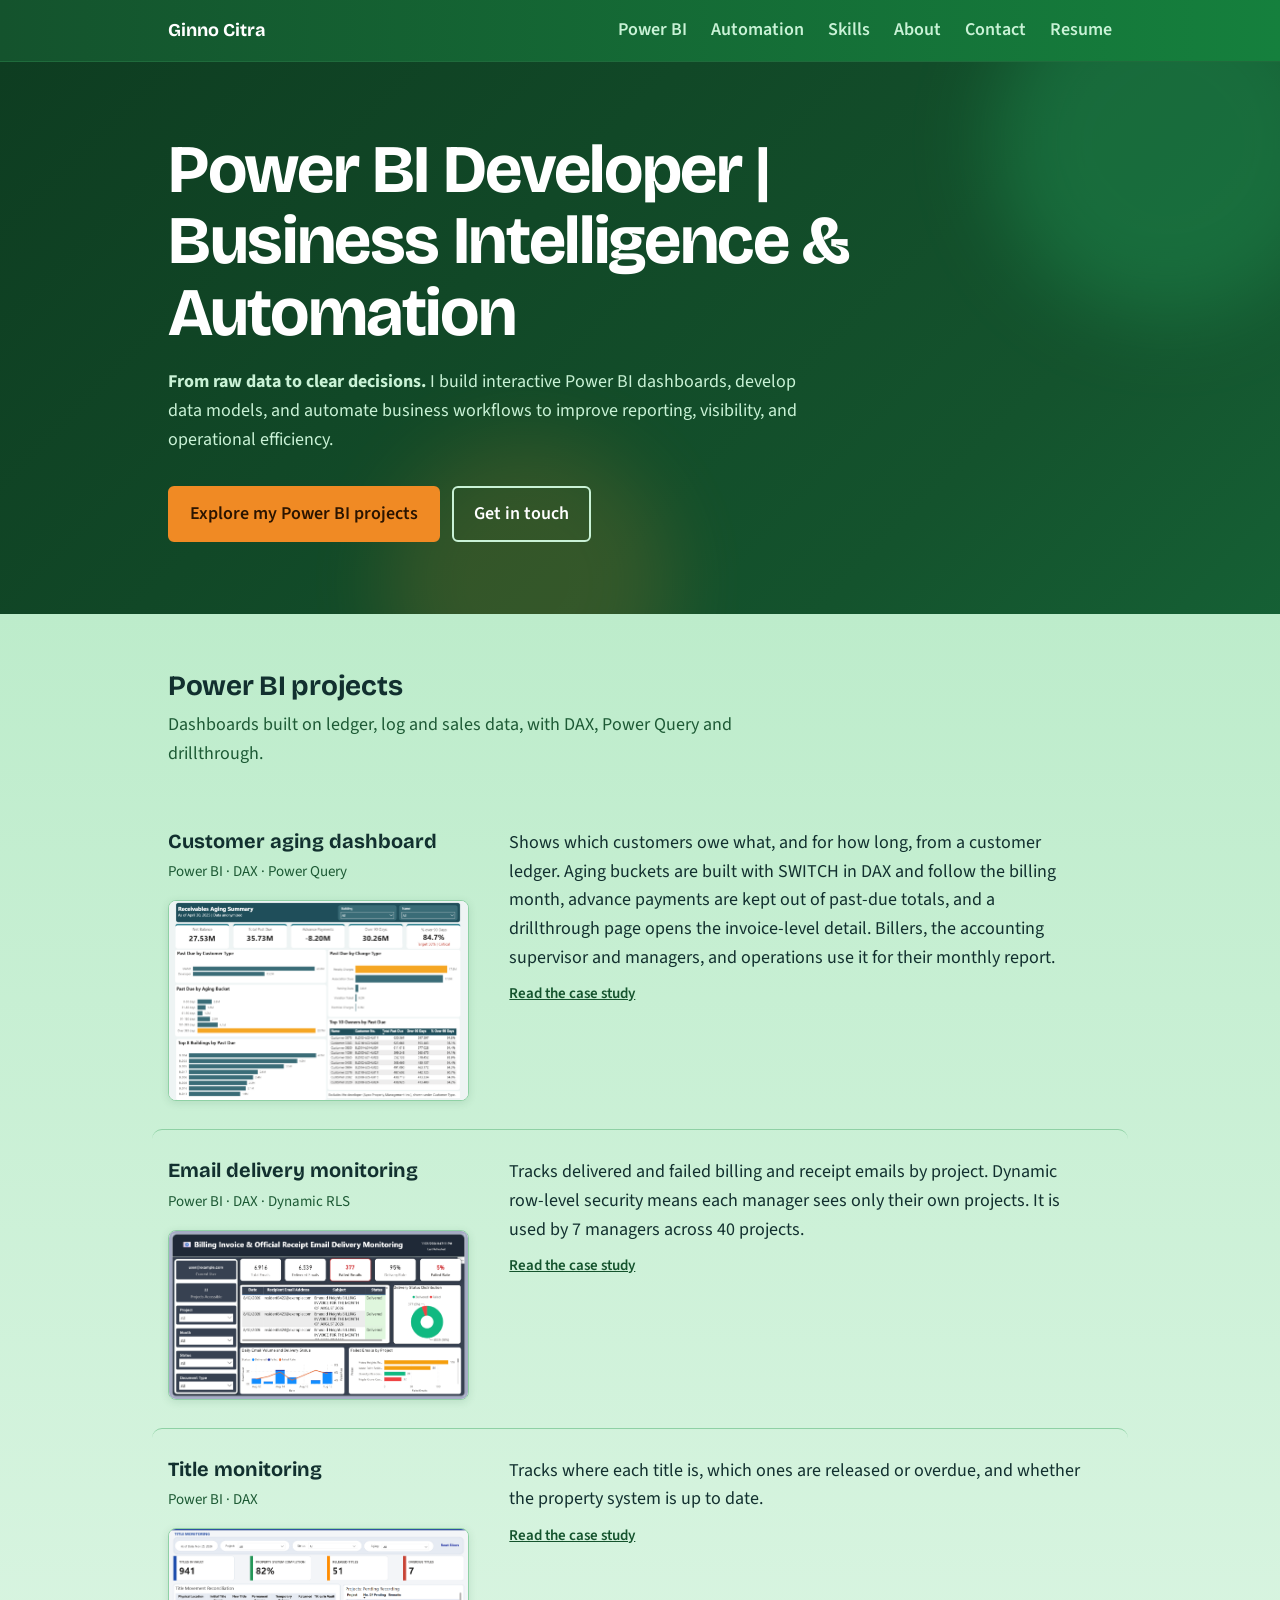
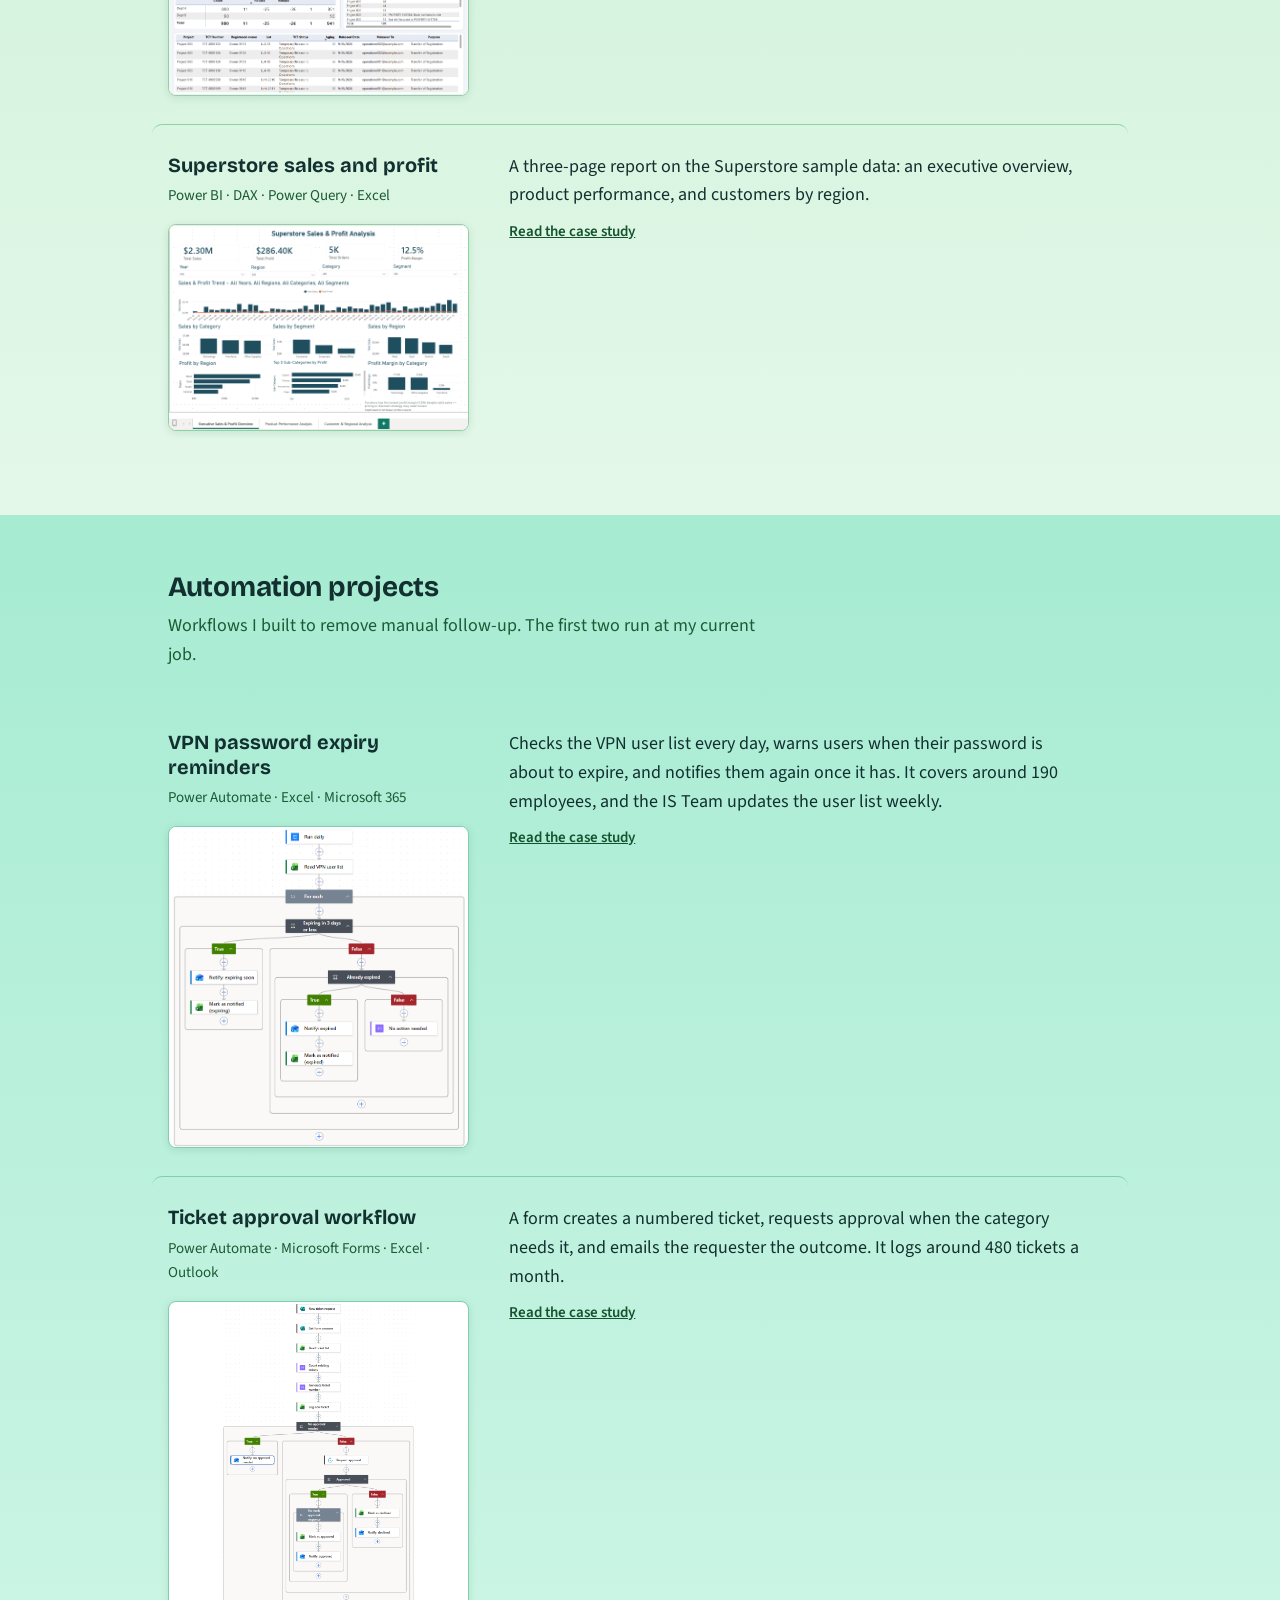
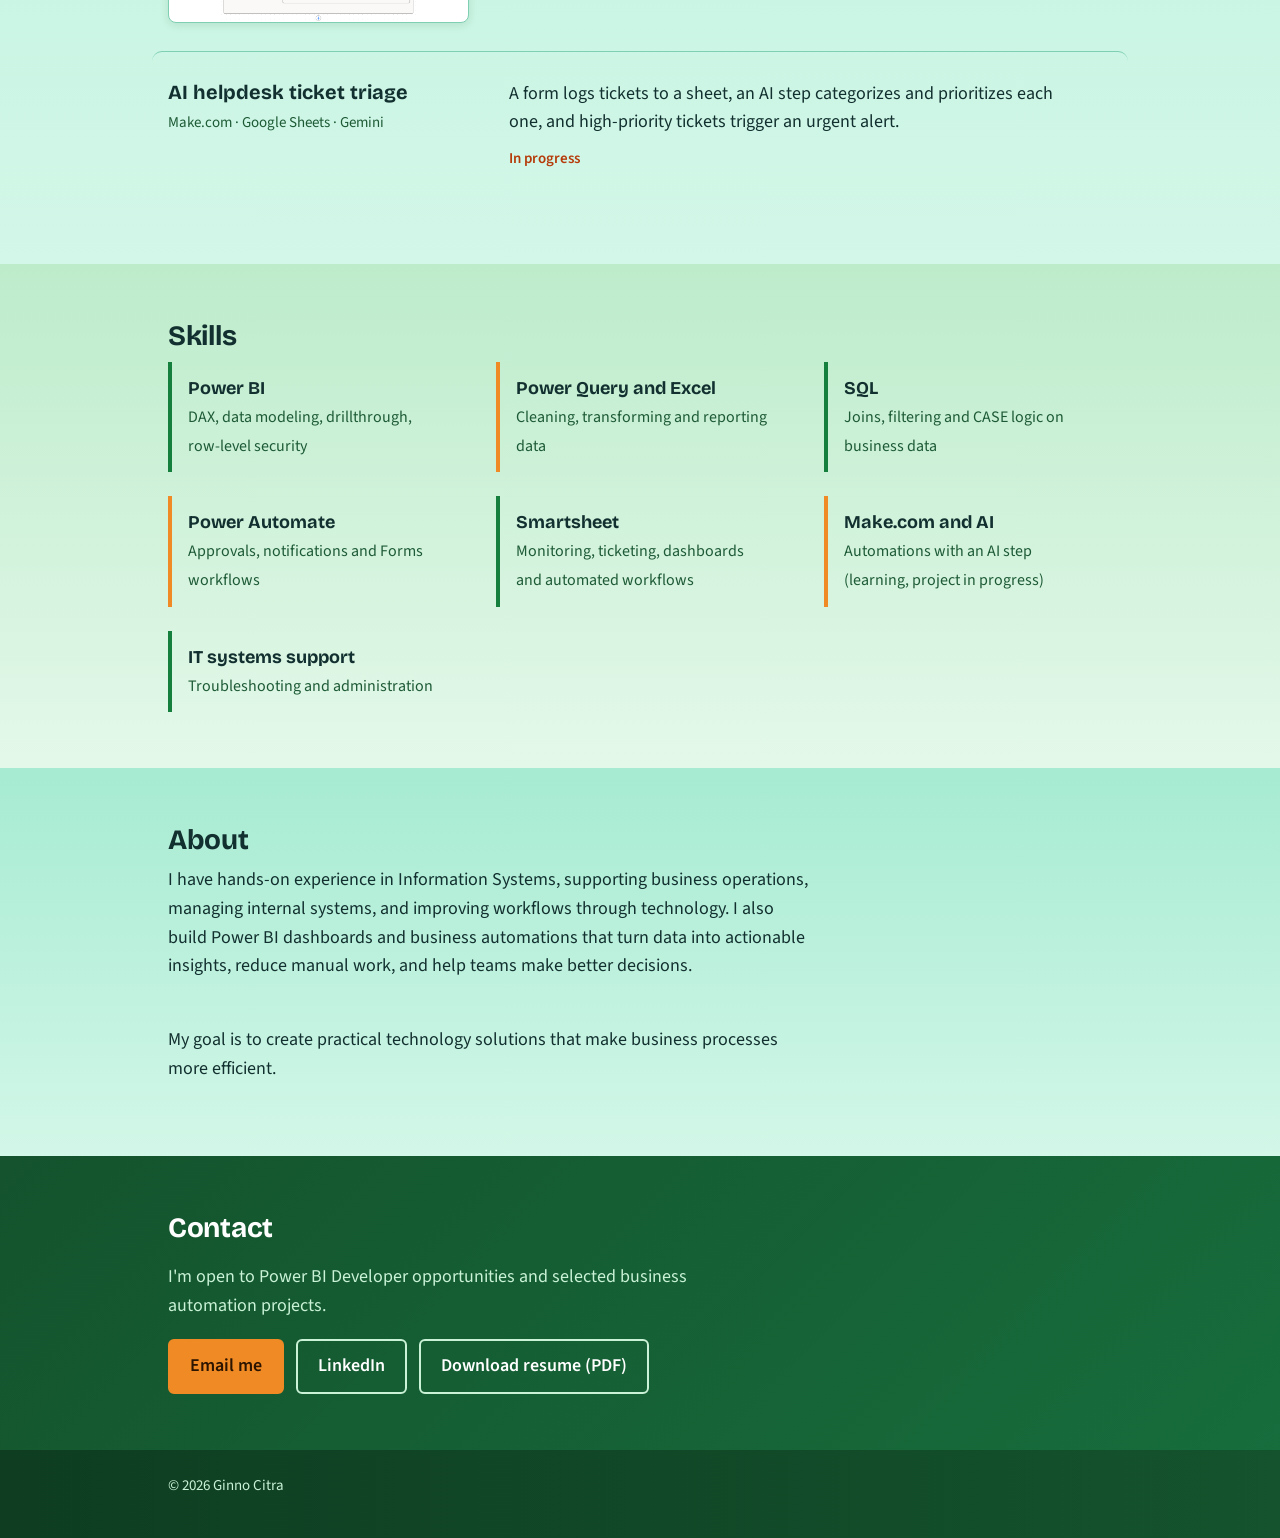
==== commit f53dd15c: "Update index.html" ====
--- a/index.html
+++ b/index.html
@@ -143,7 +143,7 @@
           <a class="thumb" href="email-delivery-monitoring.html" tabindex="-1" aria-hidden="true"><img src="assets/email-dashboard.png" alt="" loading="lazy" onerror="this.parentNode.remove()"></a>
         </div>
         <div>
-          <p>Tracks delivered and failed billing and receipt emails by project. Dynamic row-level security means each manager sees only their own projects.</p>
+          <p>Tracks delivered and failed billing and receipt emails by project. Dynamic row-level security means each manager sees only their own projects. It is used by 7 managers across 40 projects.</p>
           <p class="status live"><a href="email-delivery-monitoring.html">Read the case study</a></p>
         </div>
       </article>
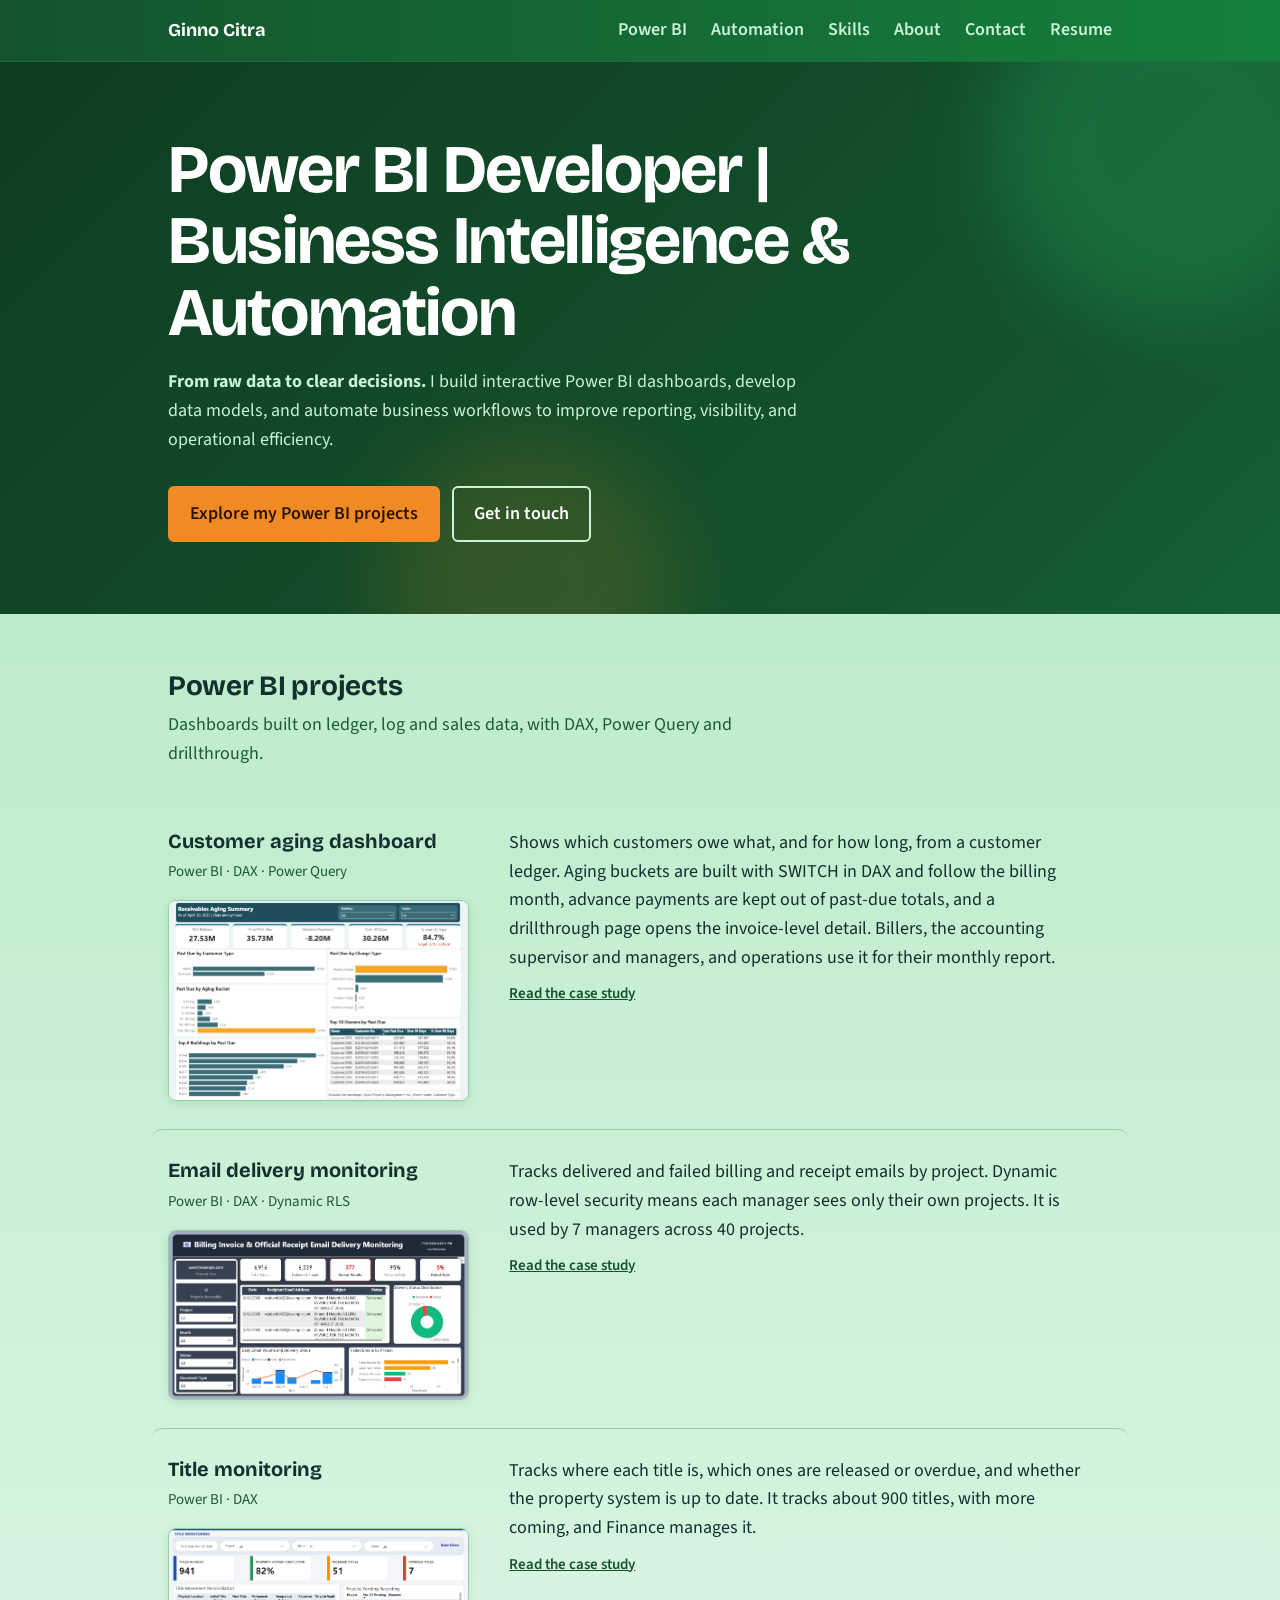
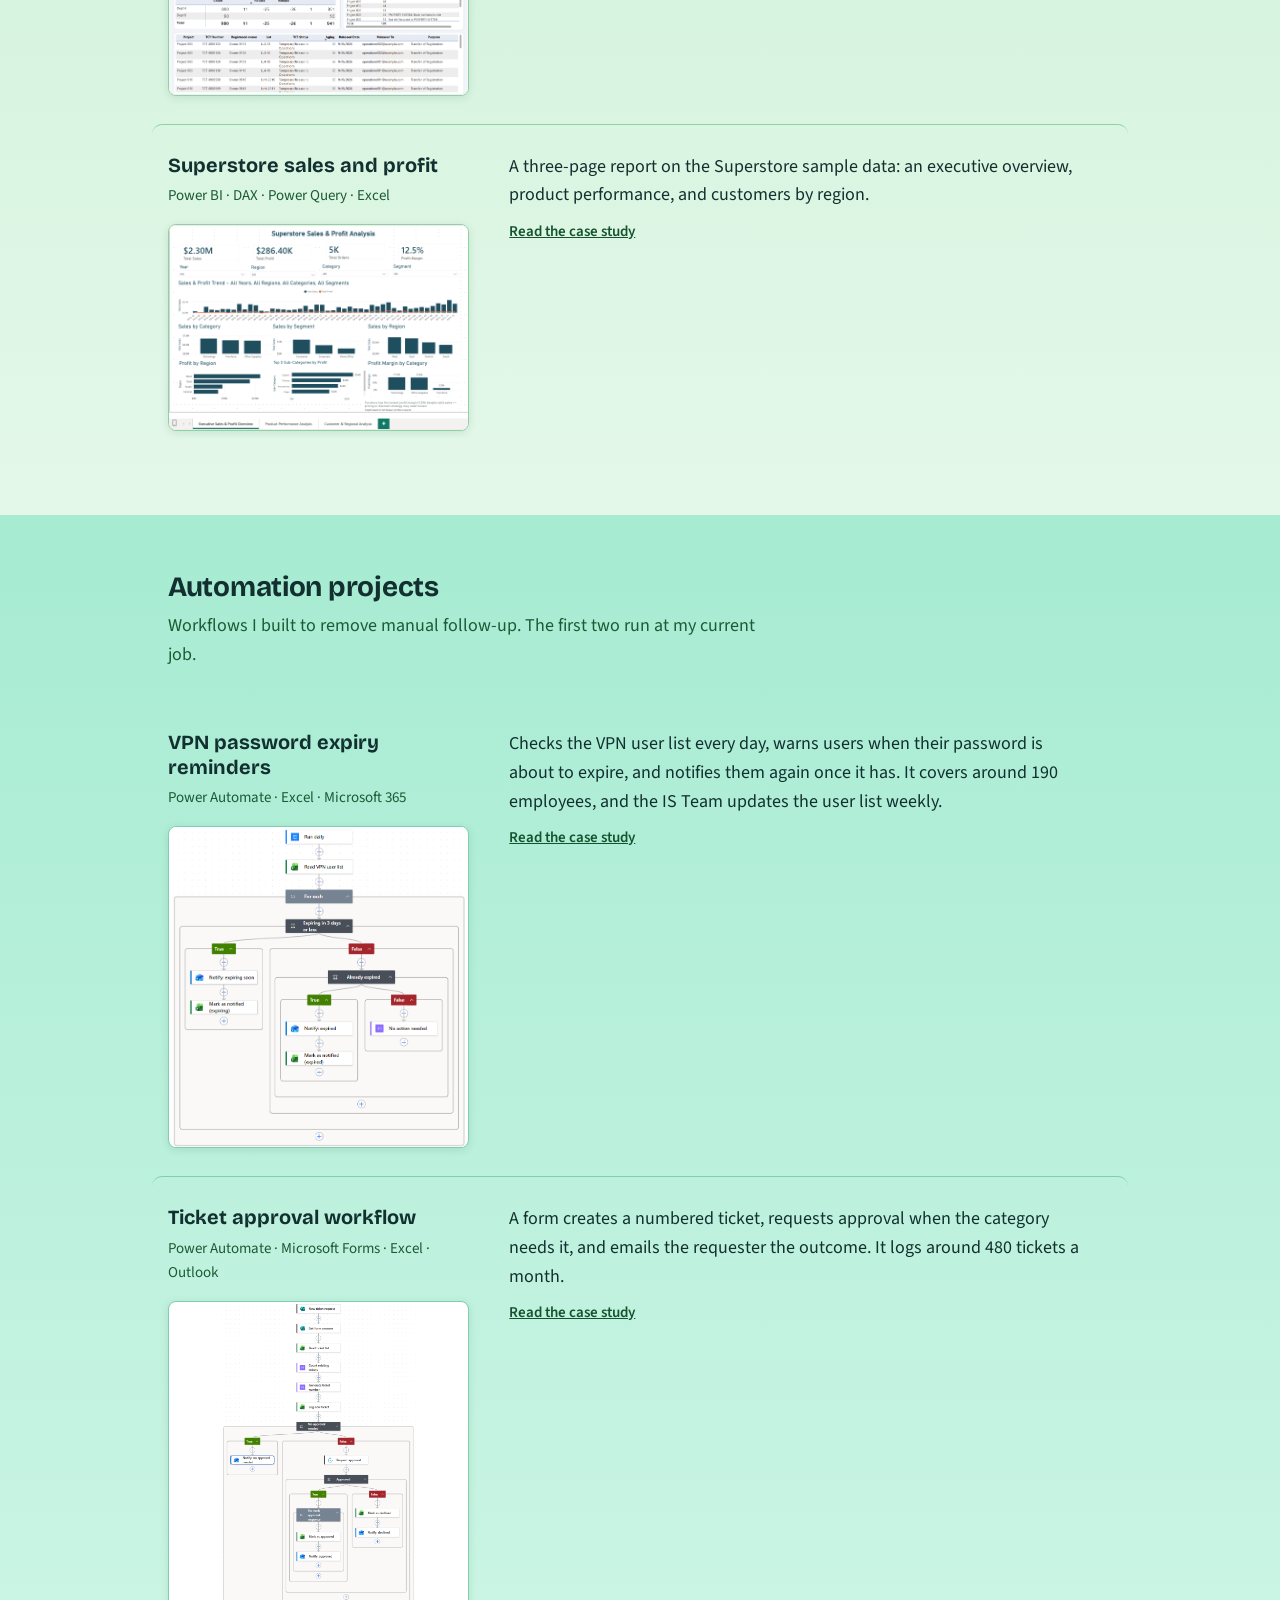
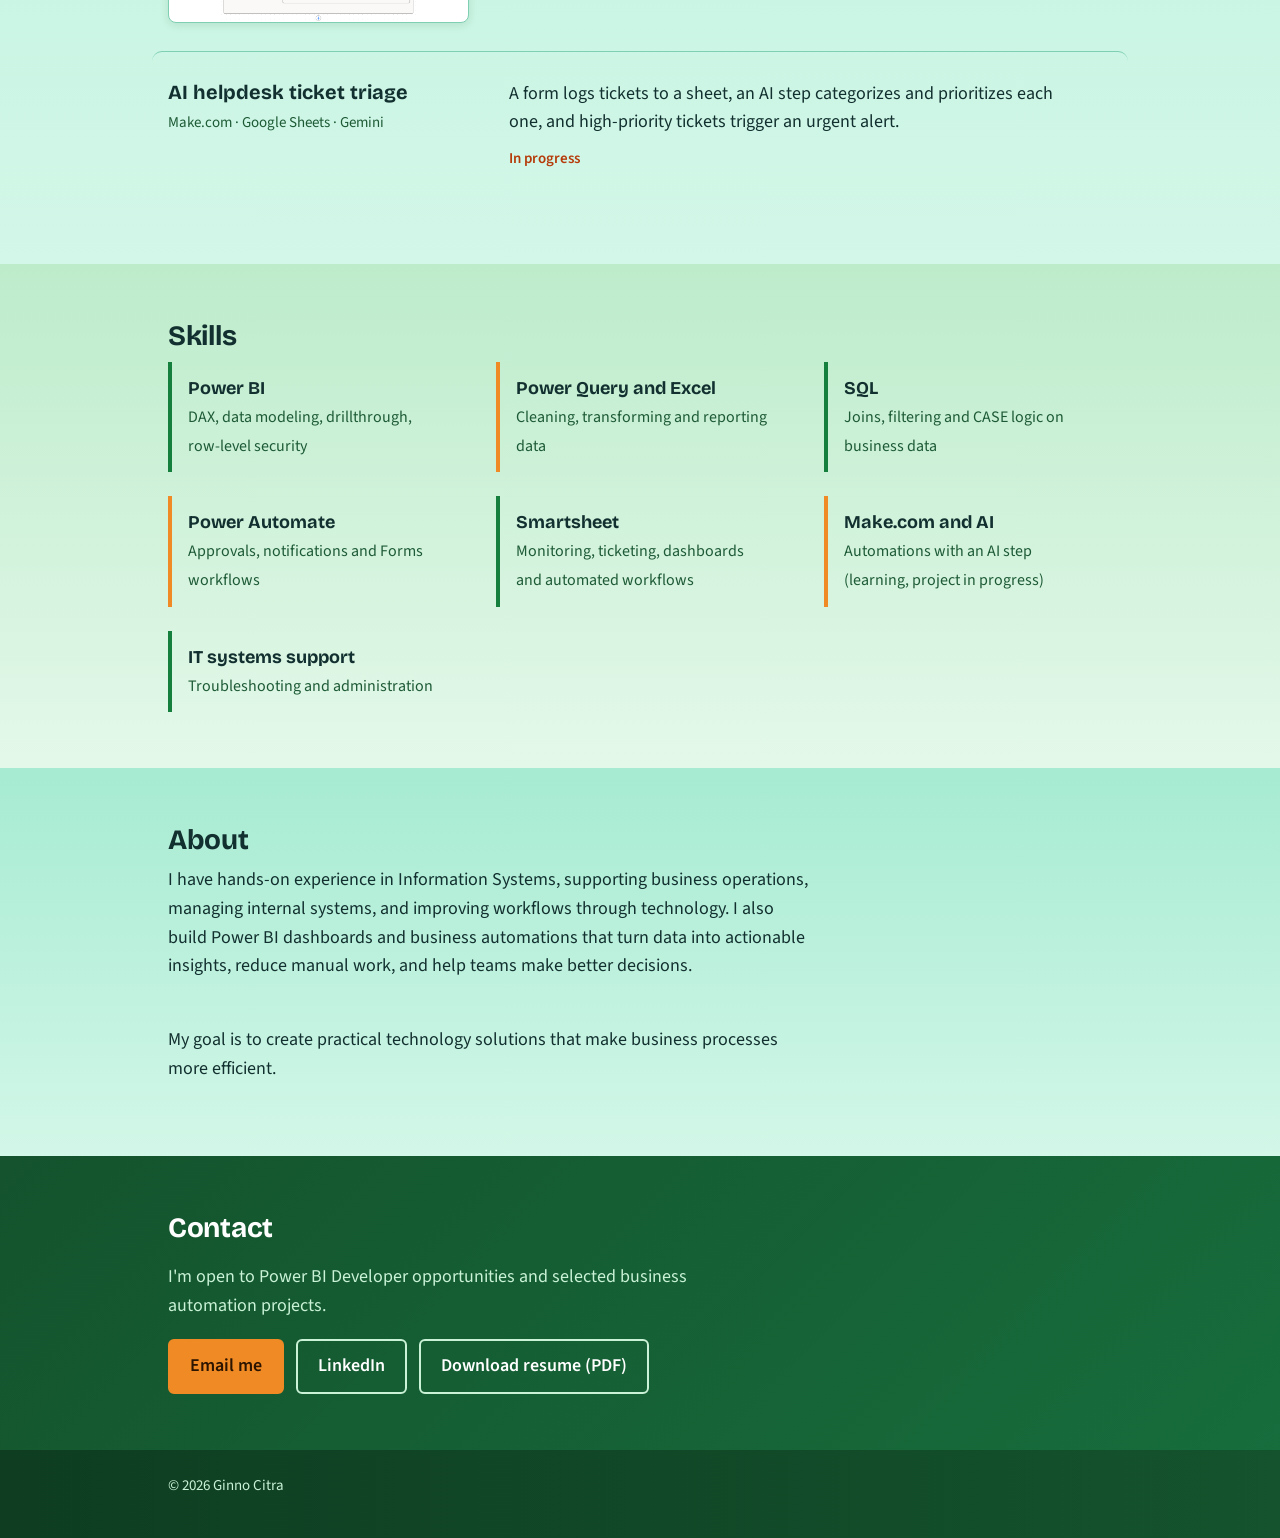
==== commit a82cc9b4: "Update index.html" ====
--- a/index.html
+++ b/index.html
@@ -155,7 +155,7 @@
           <a class="thumb" href="title-monitoring.html" tabindex="-1" aria-hidden="true"><img src="assets/title-monitoring-dashboard.png" alt="" loading="lazy" onerror="this.parentNode.remove()"></a>
         </div>
         <div>
-          <p>Tracks where each title is, which ones are released or overdue, and whether the property system is up to date.</p>
+          <p>Tracks where each title is, which ones are released or overdue, and whether the property system is up to date. It tracks about 900 titles, with more coming, and Finance manages it.</p>
           <p class="status live"><a href="title-monitoring.html">Read the case study</a></p>
         </div>
       </article>
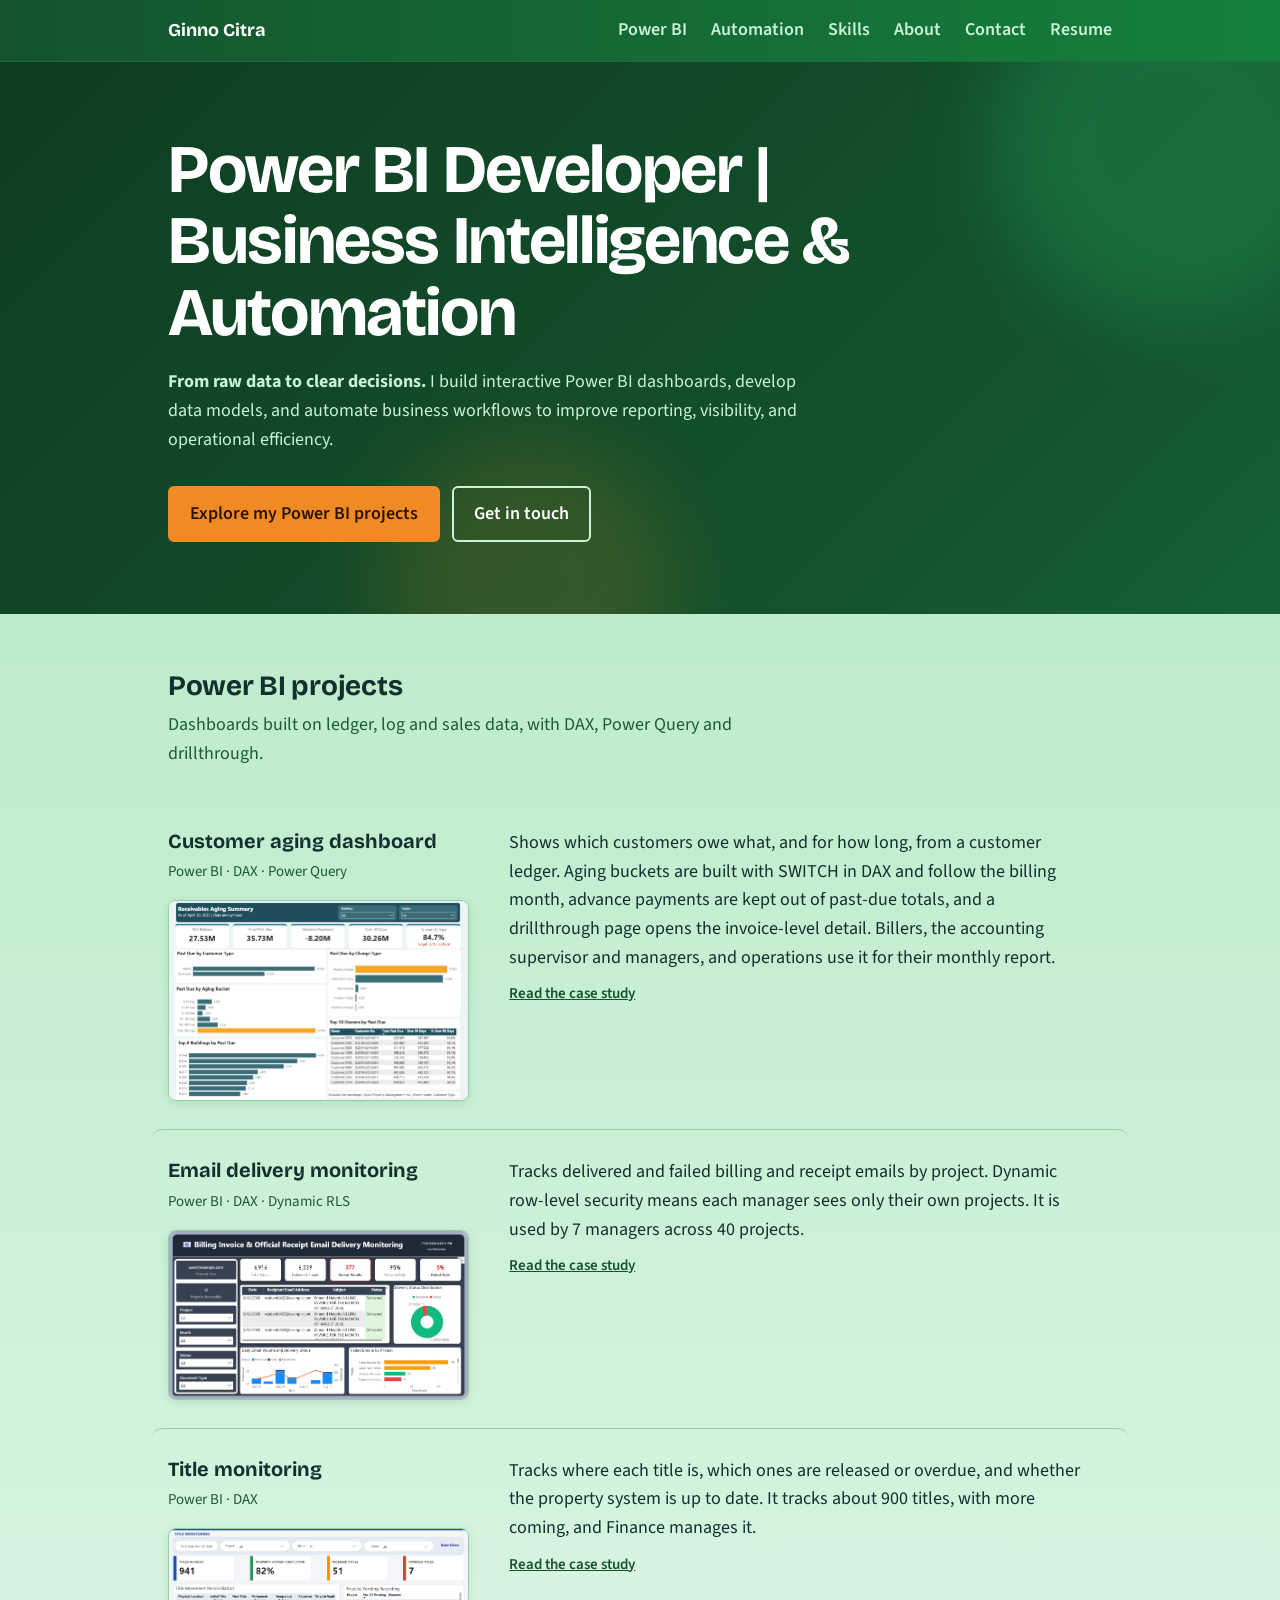
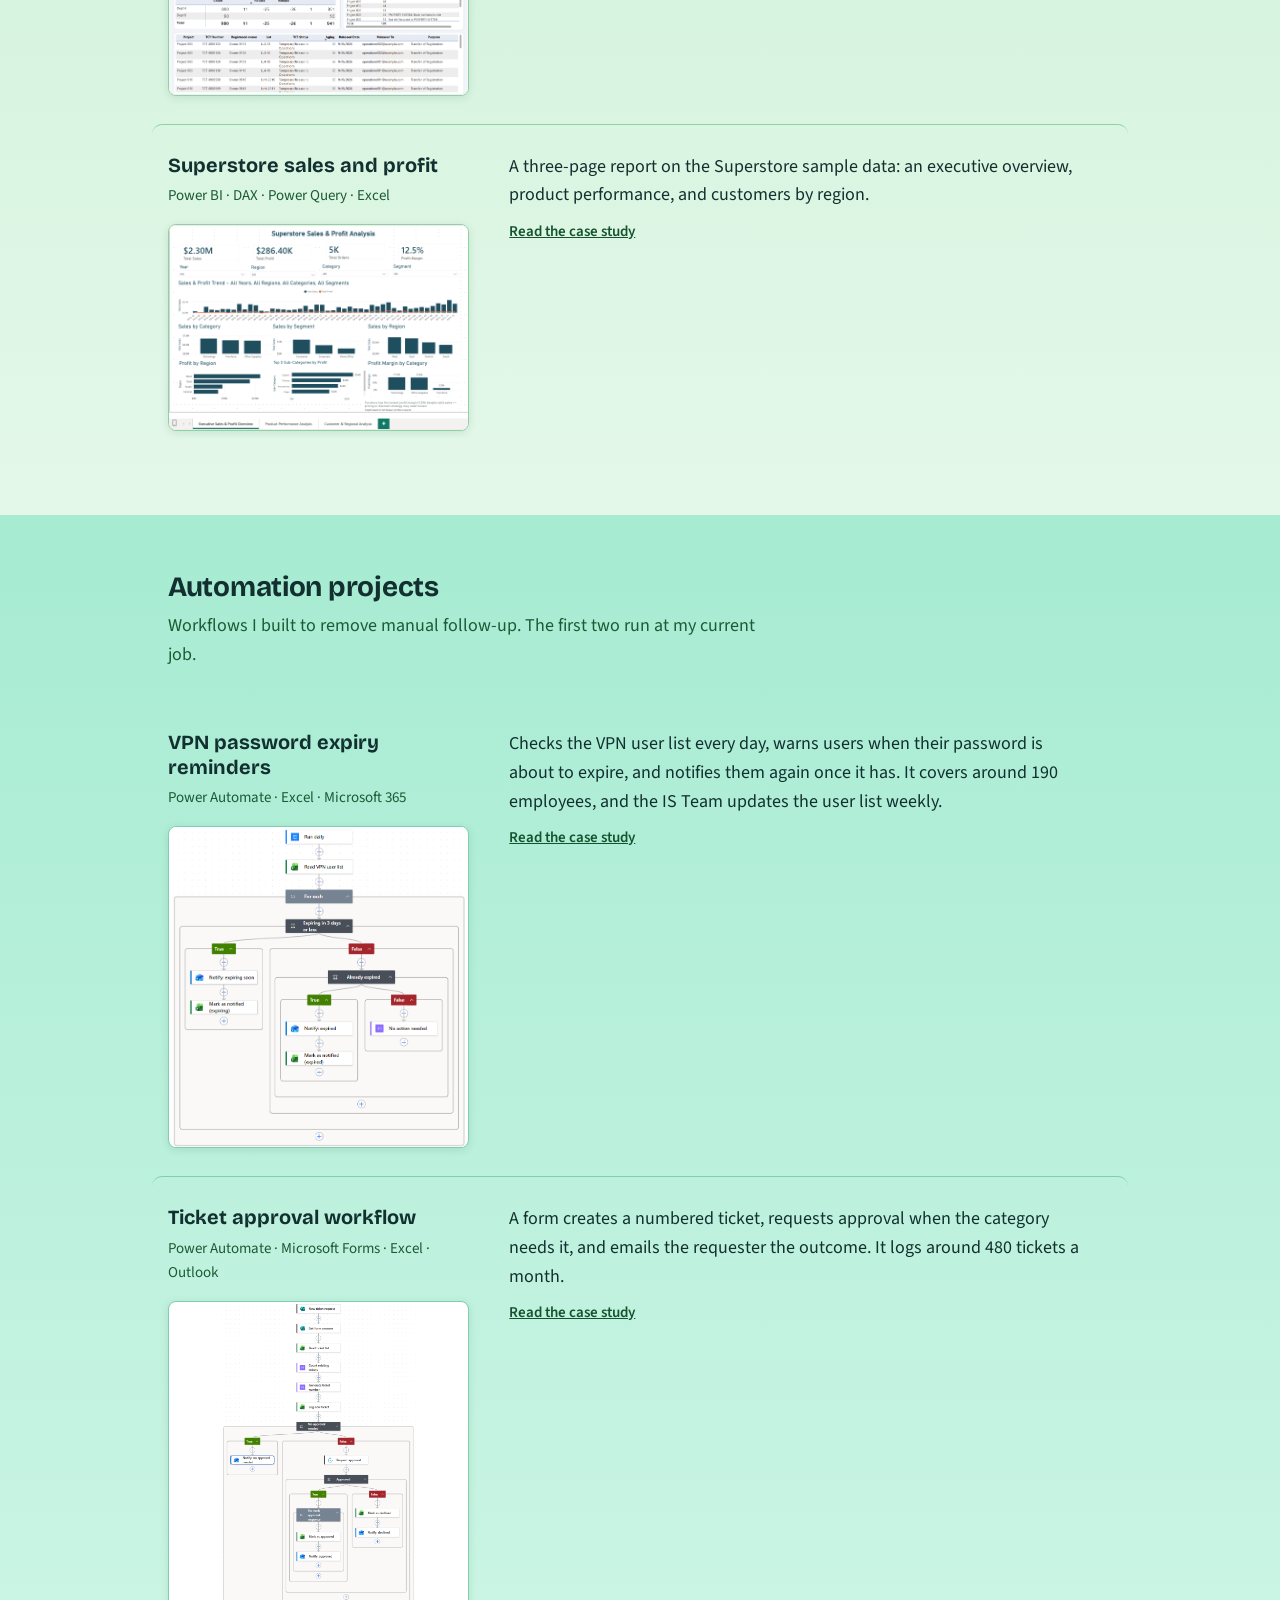
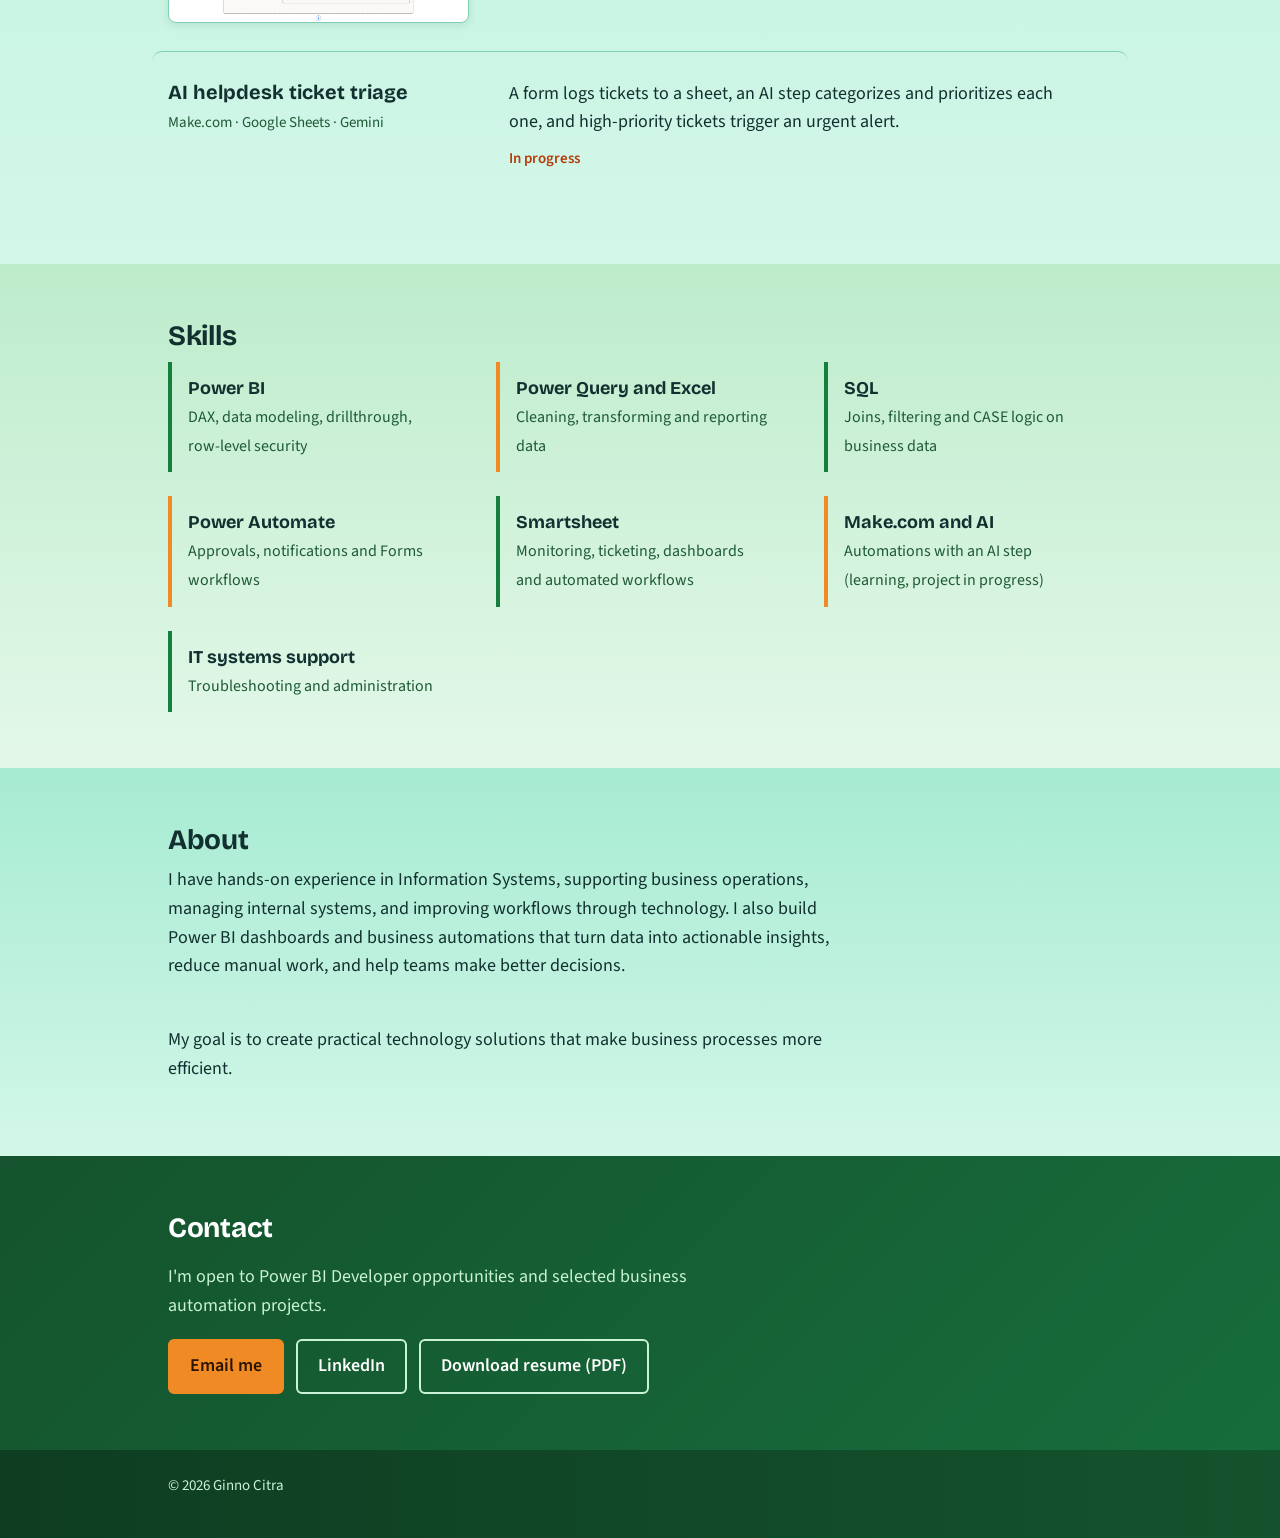
==== commit 974b6e01: "Update index.html" ====
--- a/index.html
+++ b/index.html
@@ -9,88 +9,7 @@
 <link rel="preconnect" href="https://fonts.googleapis.com">
 <link rel="preconnect" href="https://fonts.gstatic.com" crossorigin>
 <link href="https://fonts.googleapis.com/css2?family=Bricolage+Grotesque:opsz,wght@12..96,500;12..96,700&family=Source+Sans+3:wght@400;600&display=swap" rel="stylesheet">
-<style>
-:root{
-  --bg:#e8f7ec; --ink:#12302f; --muted:#1d5a35; --line:#8fd1a5;
-  --teal:#15803d; --teal-dark:#14532d; --sand:#f08a24; --rust:#b53b0a; --white:#fff;
-  --mint:#e4f8ea; --cream:#d3f7e8; --deep:#14532d; --soft:#c9f2d6;
-  --head:"Bricolage Grotesque","Segoe UI",system-ui,sans-serif;
-  --body:"Source Sans 3","Segoe UI",system-ui,sans-serif;
-}
-*{box-sizing:border-box}
-html{scroll-behavior:smooth}
-@media (prefers-reduced-motion:reduce){html{scroll-behavior:auto}}
-body{margin:0;background:var(--bg);color:var(--ink);font:400 1.125rem/1.6 var(--body)}
-a{color:var(--teal-dark)}
-a:focus-visible,button:focus-visible{outline:3px solid var(--rust);outline-offset:3px}
-.wrap{max-width:62rem;margin:0 auto;padding:0 1.5rem}
-header.top{background:linear-gradient(90deg,#14532d,#15803d);border-bottom:1px solid #1f6b3c}
-header.top .wrap{display:flex;justify-content:space-between;align-items:center;flex-wrap:wrap;gap:.5rem 1.5rem;padding-top:1rem;padding-bottom:1rem}
-.brand{font:700 1.125rem var(--head);text-decoration:none;color:var(--white)}
-nav a{margin-left:1.25rem;text-decoration:none;color:var(--soft);font-weight:600}
-nav a:hover{color:var(--white);text-decoration:underline}
-header.top a:focus-visible,.dark a:focus-visible,.herobg a:focus-visible{outline-color:var(--sand)}
-@keyframes drift{0%{background-position:0% 50%}50%{background-position:100% 50%}100%{background-position:0% 50%}}
-@keyframes float1{0%,100%{transform:translate(0,0) scale(1)}50%{transform:translate(60px,40px) scale(1.15)}}
-@keyframes float2{0%,100%{transform:translate(0,0) scale(1)}50%{transform:translate(-50px,-30px) scale(1.2)}}
-.herobg{position:relative;overflow:hidden;background:linear-gradient(135deg,#0e3d21,#14532d,#187a44,#14532d,#0e3d21);background-size:300% 300%;animation:drift 18s ease-in-out infinite;color:var(--white)}
-.herobg::before,.herobg::after{content:"";position:absolute;border-radius:50%;filter:blur(40px);pointer-events:none}
-.herobg::before{width:22rem;height:22rem;background:#22a05b;opacity:.35;top:-6rem;right:-4rem;animation:float1 14s ease-in-out infinite}
-.herobg::after{width:18rem;height:18rem;background:#f08a24;opacity:.15;bottom:-7rem;left:30%;animation:float2 17s ease-in-out infinite}
-.herobg .hero{position:relative;z-index:1}
-@media (prefers-reduced-motion:reduce){.herobg,.herobg::before,.herobg::after,section.dark{animation:none}}
-.hero{padding:4.5rem 1.5rem 4.5rem}
-.hero h1{font:700 clamp(2.4rem,6vw,4.25rem)/1.05 var(--head);letter-spacing:-.02em;margin:0 0 1.25rem;max-width:20ch}
-.hero p{max-width:40rem;color:var(--soft);margin:0 0 2rem}
-.btns{display:flex;flex-wrap:wrap;gap:.75rem}
-.btn{display:inline-block;padding:.7rem 1.25rem;border-radius:6px;font-weight:600;text-decoration:none;border:2px solid var(--teal)}
-.btn.primary{background:var(--teal);color:var(--white)}
-.btn.primary:hover{background:var(--teal-dark);border-color:var(--teal-dark)}
-.btn.ghost{color:var(--teal-dark)}
-.btn.ghost:hover{background:#c3e8cf}
-.dark .btn.primary,.herobg .btn.primary{background:var(--sand);border-color:var(--sand);color:#2b1400}
-.dark .btn.primary:hover,.herobg .btn.primary:hover{background:#f7a24f;border-color:#f7a24f}
-.dark .btn.ghost,.herobg .btn.ghost{color:var(--white);border-color:var(--soft)}
-.dark .btn.ghost:hover,.herobg .btn.ghost:hover{background:#1d6a3c}
-section{padding:3.5rem 0}
-section.mint{background:linear-gradient(180deg,#bdeccb 0%,#e4f8ea 100%)}
-section.cream{background:linear-gradient(180deg,#a6ebd2 0%,#d3f7e8 100%);--line:#7fcfb2}
-section.dark{background:linear-gradient(135deg,#14532d,#187a44,#14532d);background-size:300% 300%;animation:drift 20s ease-in-out infinite;color:var(--white)}
-h2{font:700 1.75rem/1.2 var(--head);margin:0 0 .5rem;letter-spacing:-.01em}
-.lede{color:var(--muted);max-width:38rem;margin:0 0 2rem}
-.proj{display:grid;grid-template-columns:minmax(0,1fr) minmax(0,2fr);gap:.5rem 2.5rem;padding:1.75rem 1rem;margin:0 -1rem;border-top:1px solid var(--line);border-radius:10px;transition:transform .2s ease,box-shadow .2s ease,background-color .2s ease}
-.proj:hover{transform:translateY(-4px);background:rgba(255,255,255,.8);box-shadow:inset 6px 0 0 var(--teal),0 10px 24px rgba(20,83,45,.16);border-top-color:transparent}
-.proj:hover h3{color:var(--teal)}
-.proj:hover + .proj{border-top-color:transparent}
-@media (prefers-reduced-motion:reduce){.proj{transition:none}.proj:hover{transform:none}}
-.proj:first-of-type{border-top:0}
-.proj h3{font:700 1.25rem/1.25 var(--head);margin:0}
-.proj .tools{color:var(--muted);font-size:.9375rem;margin:.4rem 0 0}
-.proj p{margin:0 0 .6rem;max-width:36rem}
-.thumb{display:block;margin:1rem 0 0;overflow:hidden;border:1px solid var(--line);border-radius:8px;background:var(--white);box-shadow:0 2px 8px rgba(20,83,45,.12)}
-.thumb img{display:block;width:100%;height:auto;max-height:20rem;object-fit:contain}
-.proj:hover .thumb{border-color:var(--teal)}
-.status{font-size:.9375rem;font-weight:600;color:var(--muted)}
-.status.live{color:var(--teal-dark)}
-.status.wip{color:var(--rust)}
-.skills{display:grid;grid-template-columns:repeat(auto-fit,minmax(15rem,1fr));gap:1.5rem 2.5rem;margin:0;padding:0;list-style:none}
-.skills li{border-left:4px solid var(--teal);padding:.75rem 1rem .75rem 1rem;border-radius:0 8px 8px 0;transition:transform .2s ease,box-shadow .2s ease,background-color .2s ease,border-left-width .2s ease,padding-left .2s ease;cursor:default}
-.skills li:nth-child(even){border-left-color:var(--sand)}
-.skills li:hover{transform:translateY(-4px);background:rgba(255,255,255,.85);box-shadow:0 8px 20px rgba(20,83,45,.18);border-left-width:10px;padding-left:calc(1rem - 6px)}
-.skills li:hover strong{color:var(--teal)}
-@media (prefers-reduced-motion:reduce){.skills li{transition:none}.skills li:hover{transform:none}}
-.skills strong{display:block;font-family:var(--head)}
-.skills span{color:var(--muted);font-size:1rem}
-.about p{max-width:40rem;margin:0 0 1rem}
-.contact p{max-width:36rem;color:var(--soft)}
-footer{background:linear-gradient(90deg,#0e3d21,#14532d);color:var(--soft);padding:1.5rem 0 2.5rem;font-size:.9375rem}
-@media (max-width:42rem){
-  .proj{grid-template-columns:1fr}
-  .thumb{max-width:26rem}
-  nav a{margin:0 1rem 0 0}
-  .hero{padding-top:3rem}
-}
-</style>
+<link rel="stylesheet" href="styles.css">
 </head>
 <body>
 <header class="top">
--- a/styles.css
+++ b/styles.css
@@ -0,0 +1,129 @@
+/* Shared styles for every page of the portfolio */
+:root{
+  --bg:#e8f7ec; --ink:#12302f; --muted:#1d5a35; --line:#8fd1a5;
+  --teal:#15803d; --teal-dark:#14532d; --sand:#f08a24; --rust:#b53b0a; --white:#fff;
+  --mint:#e4f8ea; --cream:#d3f7e8; --deep:#14532d; --soft:#c9f2d6;
+  --head:"Bricolage Grotesque","Segoe UI",system-ui,sans-serif;
+  --body:"Source Sans 3","Segoe UI",system-ui,sans-serif;
+}
+*{box-sizing:border-box}
+html{scroll-behavior:smooth}
+body{margin:0;background:var(--bg);color:var(--ink);font:400 1.125rem/1.6 var(--body)}
+a{color:var(--teal-dark)}
+a:focus-visible,button:focus-visible{outline:3px solid var(--rust);outline-offset:3px}
+.wrap{max-width:62rem;margin:0 auto;padding:0 1.5rem}
+
+/* Header and navigation */
+header.top{background:linear-gradient(90deg,#14532d,#15803d);border-bottom:1px solid #1f6b3c}
+header.top .wrap{display:flex;justify-content:space-between;align-items:center;flex-wrap:wrap;gap:.5rem 1.5rem;padding-top:1rem;padding-bottom:1rem}
+.brand{font:700 1.125rem var(--head);text-decoration:none;color:var(--white)}
+nav a{margin-left:1.25rem;text-decoration:none;color:var(--soft);font-weight:600}
+nav a:hover{color:var(--white);text-decoration:underline}
+header.top a:focus-visible,.dark a:focus-visible,.herobg a:focus-visible{outline-color:var(--sand)}
+
+/* Moving background */
+@keyframes drift{0%{background-position:0% 50%}50%{background-position:100% 50%}100%{background-position:0% 50%}}
+@keyframes float1{0%,100%{transform:translate(0,0) scale(1)}50%{transform:translate(60px,40px) scale(1.15)}}
+@keyframes float2{0%,100%{transform:translate(0,0) scale(1)}50%{transform:translate(-50px,-30px) scale(1.2)}}
+.herobg{position:relative;overflow:hidden;background:linear-gradient(135deg,#0e3d21,#14532d,#187a44,#14532d,#0e3d21);background-size:300% 300%;animation:drift 18s ease-in-out infinite;color:var(--white)}
+.herobg::before,.herobg::after{content:"";position:absolute;border-radius:50%;filter:blur(40px);pointer-events:none}
+.herobg::before{width:22rem;height:22rem;background:#22a05b;opacity:.35;top:-6rem;right:-4rem;animation:float1 14s ease-in-out infinite}
+.herobg::after{width:18rem;height:18rem;background:#f08a24;opacity:.15;bottom:-7rem;left:30%;animation:float2 17s ease-in-out infinite}
+.herobg .hero,.herobg .pagehero{position:relative;z-index:1}
+
+/* Hero (homepage) and page hero (case studies) */
+.hero{padding:4.5rem 1.5rem}
+.hero h1{font:700 clamp(2.4rem,6vw,4.25rem)/1.05 var(--head);letter-spacing:-.02em;margin:0 0 1.25rem;max-width:20ch}
+.hero p{max-width:40rem;color:var(--soft);margin:0 0 2rem}
+.pagehero{padding:3rem 1.5rem 3.5rem}
+.pagehero h1{font:700 clamp(2rem,5vw,3.25rem)/1.1 var(--head);letter-spacing:-.02em;margin:1rem 0;max-width:22ch}
+.pagehero p{max-width:42rem;color:var(--soft);margin:0 0 1rem}
+.back{color:var(--soft);text-decoration:none;font-weight:600}
+.back:hover{color:var(--white);text-decoration:underline}
+.meta{display:flex;flex-direction:column;gap:.25rem;margin-top:1.5rem;font-size:1rem;color:var(--soft)}
+.meta strong{color:var(--white)}
+.tags{display:flex;flex-wrap:wrap;gap:.5rem}
+.tag{border:1px solid var(--soft);color:var(--white);padding:.25rem .85rem;border-radius:999px;font-size:.9375rem;font-weight:600}
+
+/* Buttons */
+.btns{display:flex;flex-wrap:wrap;gap:.75rem}
+.btn{display:inline-block;padding:.7rem 1.25rem;border-radius:6px;font-weight:600;text-decoration:none;border:2px solid var(--teal)}
+.btn.primary{background:var(--teal);color:var(--white)}
+.btn.primary:hover{background:var(--teal-dark);border-color:var(--teal-dark)}
+.btn.ghost{color:var(--teal-dark)}
+.btn.ghost:hover{background:#c3e8cf}
+.dark .btn.primary,.herobg .btn.primary{background:var(--sand);border-color:var(--sand);color:#2b1400}
+.dark .btn.primary:hover,.herobg .btn.primary:hover{background:#f7a24f;border-color:#f7a24f}
+.dark .btn.ghost,.herobg .btn.ghost{color:var(--white);border-color:var(--soft)}
+.dark .btn.ghost:hover,.herobg .btn.ghost:hover{background:#1d6a3c}
+
+/* Sections */
+section{padding:3.5rem 0}
+section.mint{background:linear-gradient(180deg,#bdeccb 0%,#e4f8ea 100%)}
+section.cream{background:linear-gradient(180deg,#a6ebd2 0%,#d3f7e8 100%);--line:#7fcfb2}
+section.dark{background:linear-gradient(135deg,#14532d,#187a44,#14532d);background-size:300% 300%;animation:drift 20s ease-in-out infinite;color:var(--white)}
+h2{font:700 1.75rem/1.2 var(--head);margin:0 0 .5rem;letter-spacing:-.01em}
+.lede{color:var(--muted);max-width:38rem;margin:0 0 2rem}
+.body p,.about p{max-width:42rem;margin:0 0 1rem}
+.contact p{max-width:36rem;color:var(--soft)}
+
+/* Project rows */
+.proj{display:grid;grid-template-columns:minmax(0,1fr) minmax(0,2fr);gap:.5rem 2.5rem;padding:1.75rem 1rem;margin:0 -1rem;border-top:1px solid var(--line);border-radius:10px;transition:transform .2s ease,box-shadow .2s ease,background-color .2s ease}
+.proj:hover{transform:translateY(-4px);background:rgba(255,255,255,.8);box-shadow:inset 6px 0 0 var(--teal),0 10px 24px rgba(20,83,45,.16);border-top-color:transparent}
+.proj:hover h3{color:var(--teal)}
+.proj:hover + .proj{border-top-color:transparent}
+.proj:first-of-type{border-top:0}
+.proj h3{font:700 1.25rem/1.25 var(--head);margin:0}
+.proj .tools{color:var(--muted);font-size:.9375rem;margin:.4rem 0 0}
+.proj p{margin:0 0 .6rem;max-width:36rem}
+.thumb{display:block;margin:1rem 0 0;overflow:hidden;border:1px solid var(--line);border-radius:8px;background:var(--white);box-shadow:0 2px 8px rgba(20,83,45,.12)}
+.thumb img{display:block;width:100%;height:auto;max-height:20rem;object-fit:contain}
+.proj:hover .thumb{border-color:var(--teal)}
+.status{font-size:.9375rem;font-weight:600;color:var(--muted)}
+.status.live{color:var(--teal-dark)}
+.status.wip{color:var(--rust)}
+
+/* Skills */
+.skills{display:grid;grid-template-columns:repeat(auto-fit,minmax(15rem,1fr));gap:1.5rem 2.5rem;margin:0;padding:0;list-style:none}
+.skills li{border-left:4px solid var(--teal);padding:.75rem 1rem;border-radius:0 8px 8px 0;transition:transform .2s ease,box-shadow .2s ease,background-color .2s ease,border-left-width .2s ease,padding-left .2s ease;cursor:default}
+.skills li:nth-child(even){border-left-color:var(--sand)}
+.skills li:hover{transform:translateY(-4px);background:rgba(255,255,255,.85);box-shadow:0 8px 20px rgba(20,83,45,.18);border-left-width:10px;padding-left:calc(1rem - 6px)}
+.skills li:hover strong{color:var(--teal)}
+.skills strong{display:block;font-family:var(--head)}
+.skills span{color:var(--muted);font-size:1rem}
+
+/* Case study content */
+.shot{position:relative;margin:1.5rem 0 0;border:2px dashed var(--teal);border-radius:10px;min-height:14rem;display:flex;align-items:center;justify-content:center;text-align:center;padding:1rem;background:rgba(255,255,255,.5)}
+.shot img{display:block;max-width:100%;height:auto;border-radius:8px}
+.shot.ok{border:0;min-height:0;padding:0;background:none;box-shadow:0 8px 24px rgba(20,83,45,.2)}
+.shot .ph{color:var(--muted);font-size:1rem}
+.shot.ok .ph{display:none}
+.cap{font-size:.9375rem;color:var(--muted);margin:.6rem 0 0}
+.narrow-shots .shot{max-width:52rem}
+.formshots{display:grid;grid-template-columns:1fr 1fr;gap:1.5rem;align-items:start}
+.cmp{width:100%;border-collapse:collapse;margin-top:1.5rem;background:rgba(255,255,255,.85);border-radius:10px;overflow:hidden}
+.cmp th,.cmp td{padding:.75rem 1rem;text-align:left;border-bottom:1px solid var(--line)}
+.cmp th{background:var(--deep);color:var(--white);font-family:var(--head)}
+.cmp td:first-child{font-weight:600}
+.cmp tr:last-child td{border-bottom:0}
+.tablewrap{overflow-x:auto;max-width:100%}
+.steps{margin:0 0 1rem;padding-left:1.25rem;max-width:42rem}
+.steps li{margin-bottom:.5rem}
+.metrics{display:grid;grid-template-columns:repeat(4,1fr);gap:1rem;margin-top:1.5rem}
+.metric{background:rgba(255,255,255,.85);border-radius:10px;padding:1.25rem .75rem;text-align:center;border-top:4px solid var(--teal);color:var(--muted);font-weight:600}
+.metric strong{display:block;font:700 1.9rem var(--head);color:var(--teal-dark);margin-bottom:.15rem}
+
+footer{background:linear-gradient(90deg,#0e3d21,#14532d);color:var(--soft);padding:1.5rem 0 2.5rem;font-size:.9375rem}
+
+/* Small screens */
+@media (max-width:48rem){.metrics{grid-template-columns:repeat(2,1fr)}.formshots{grid-template-columns:1fr}}
+@media (max-width:42rem){.proj{grid-template-columns:1fr}.thumb{max-width:26rem}nav a{margin:0 1rem 0 0}.hero{padding-top:3rem}}
+@media (max-width:28rem){.metrics{grid-template-columns:1fr}}
+
+/* Reduced motion */
+@media (prefers-reduced-motion:reduce){
+  html{scroll-behavior:auto}
+  .herobg,.herobg::before,.herobg::after,section.dark{animation:none}
+  .proj,.skills li{transition:none}
+  .proj:hover,.skills li:hover{transform:none}
+}
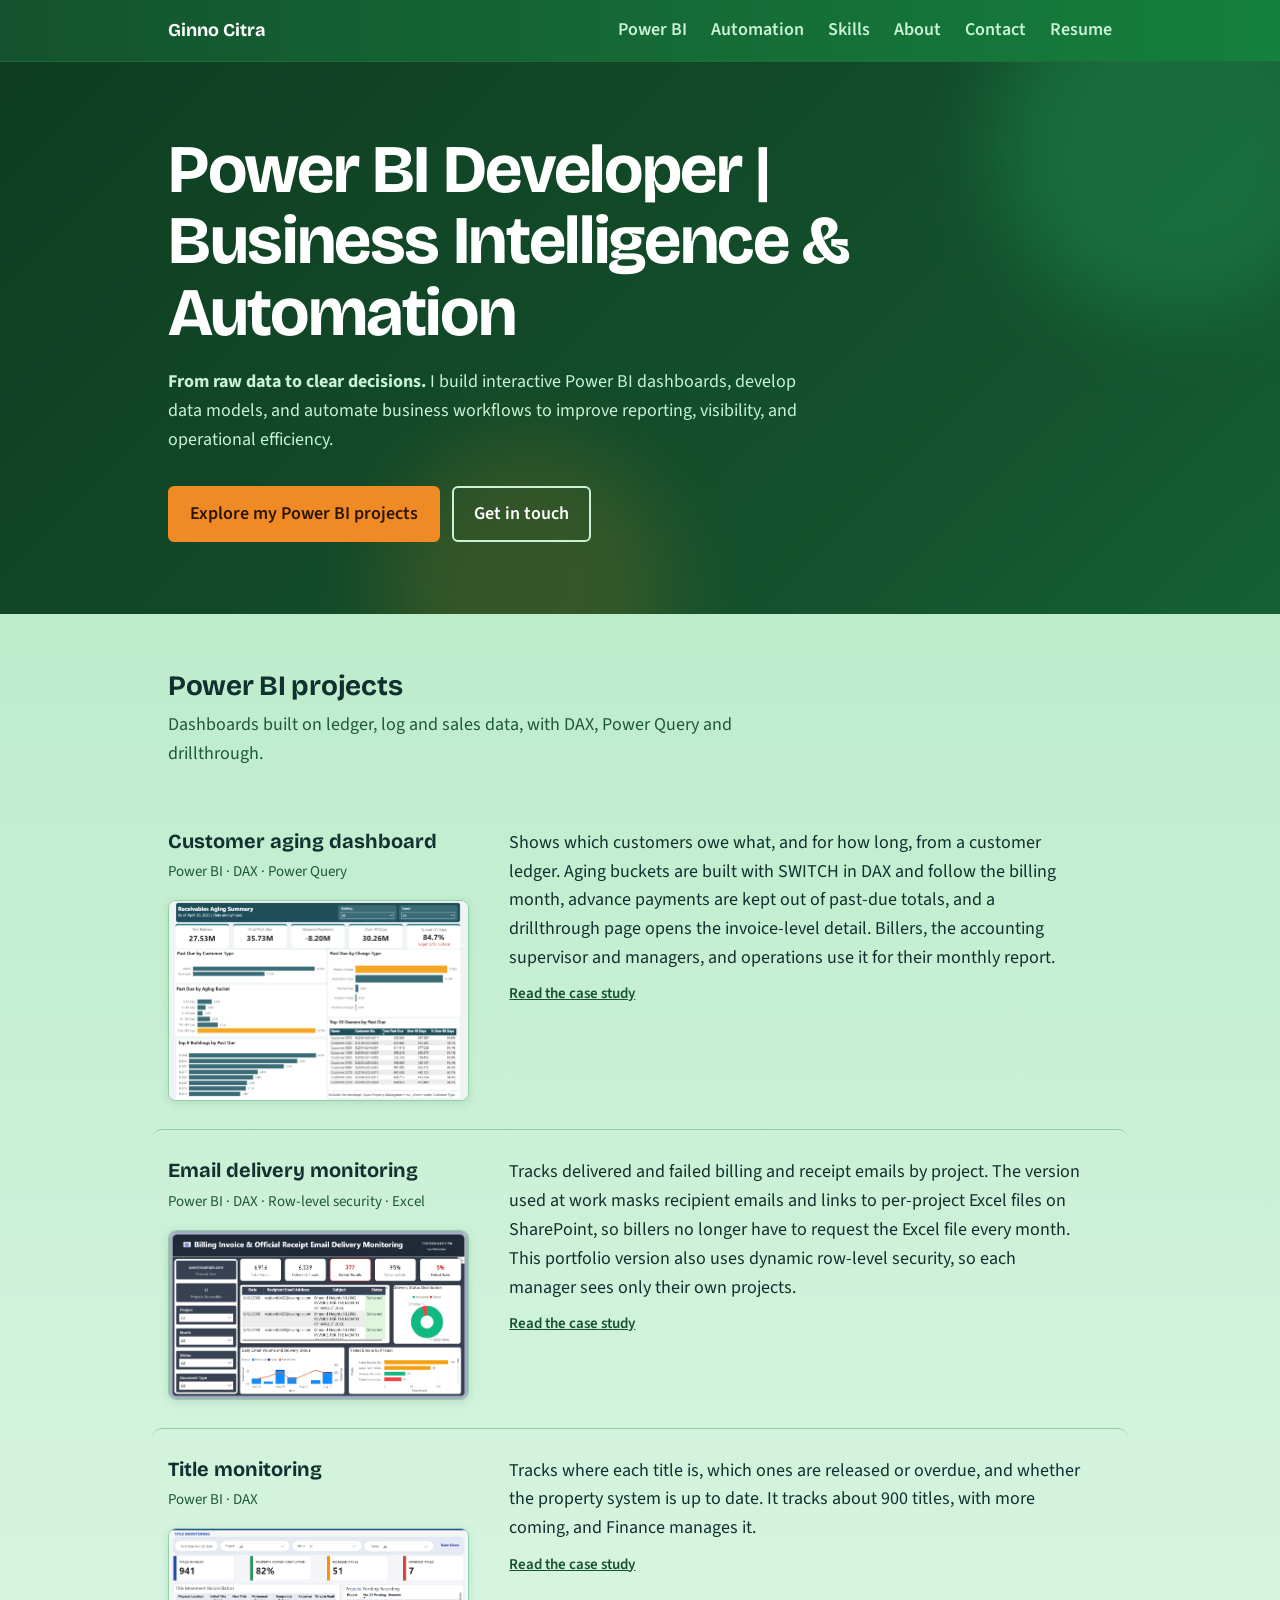
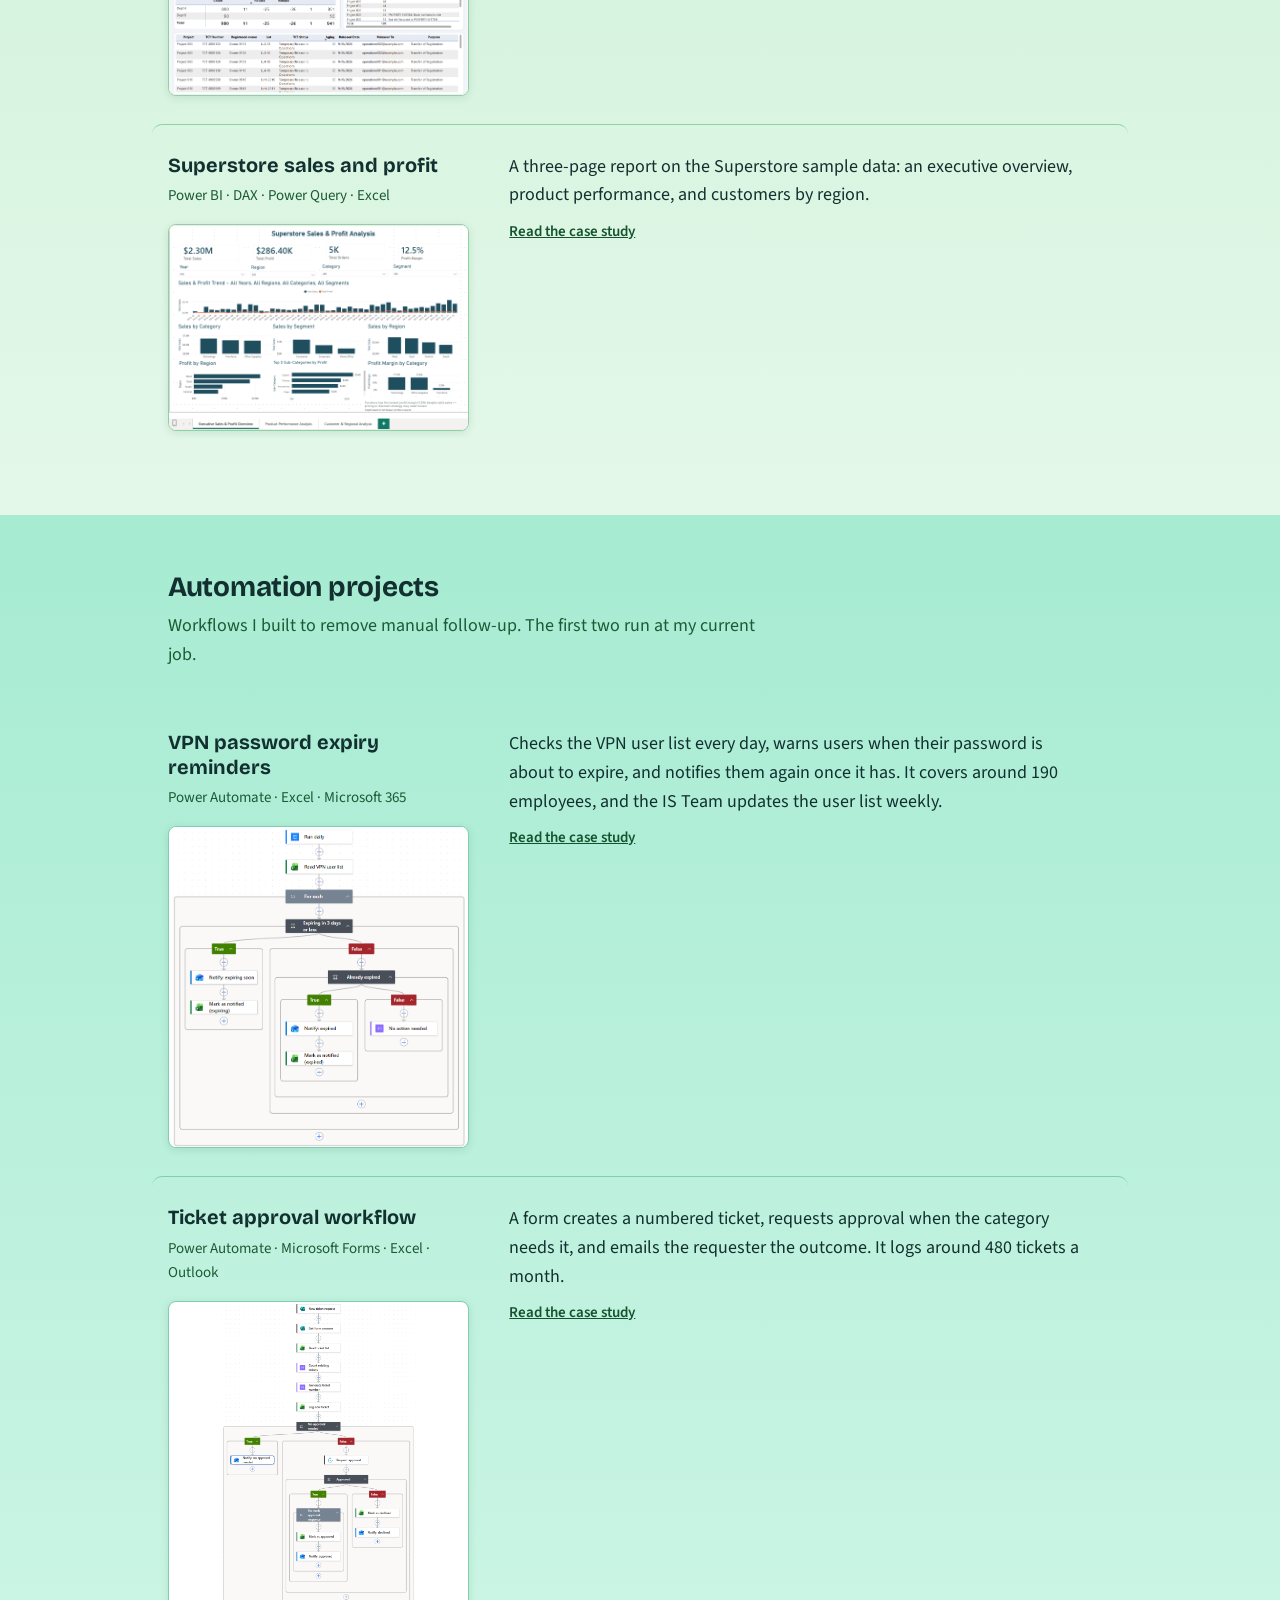
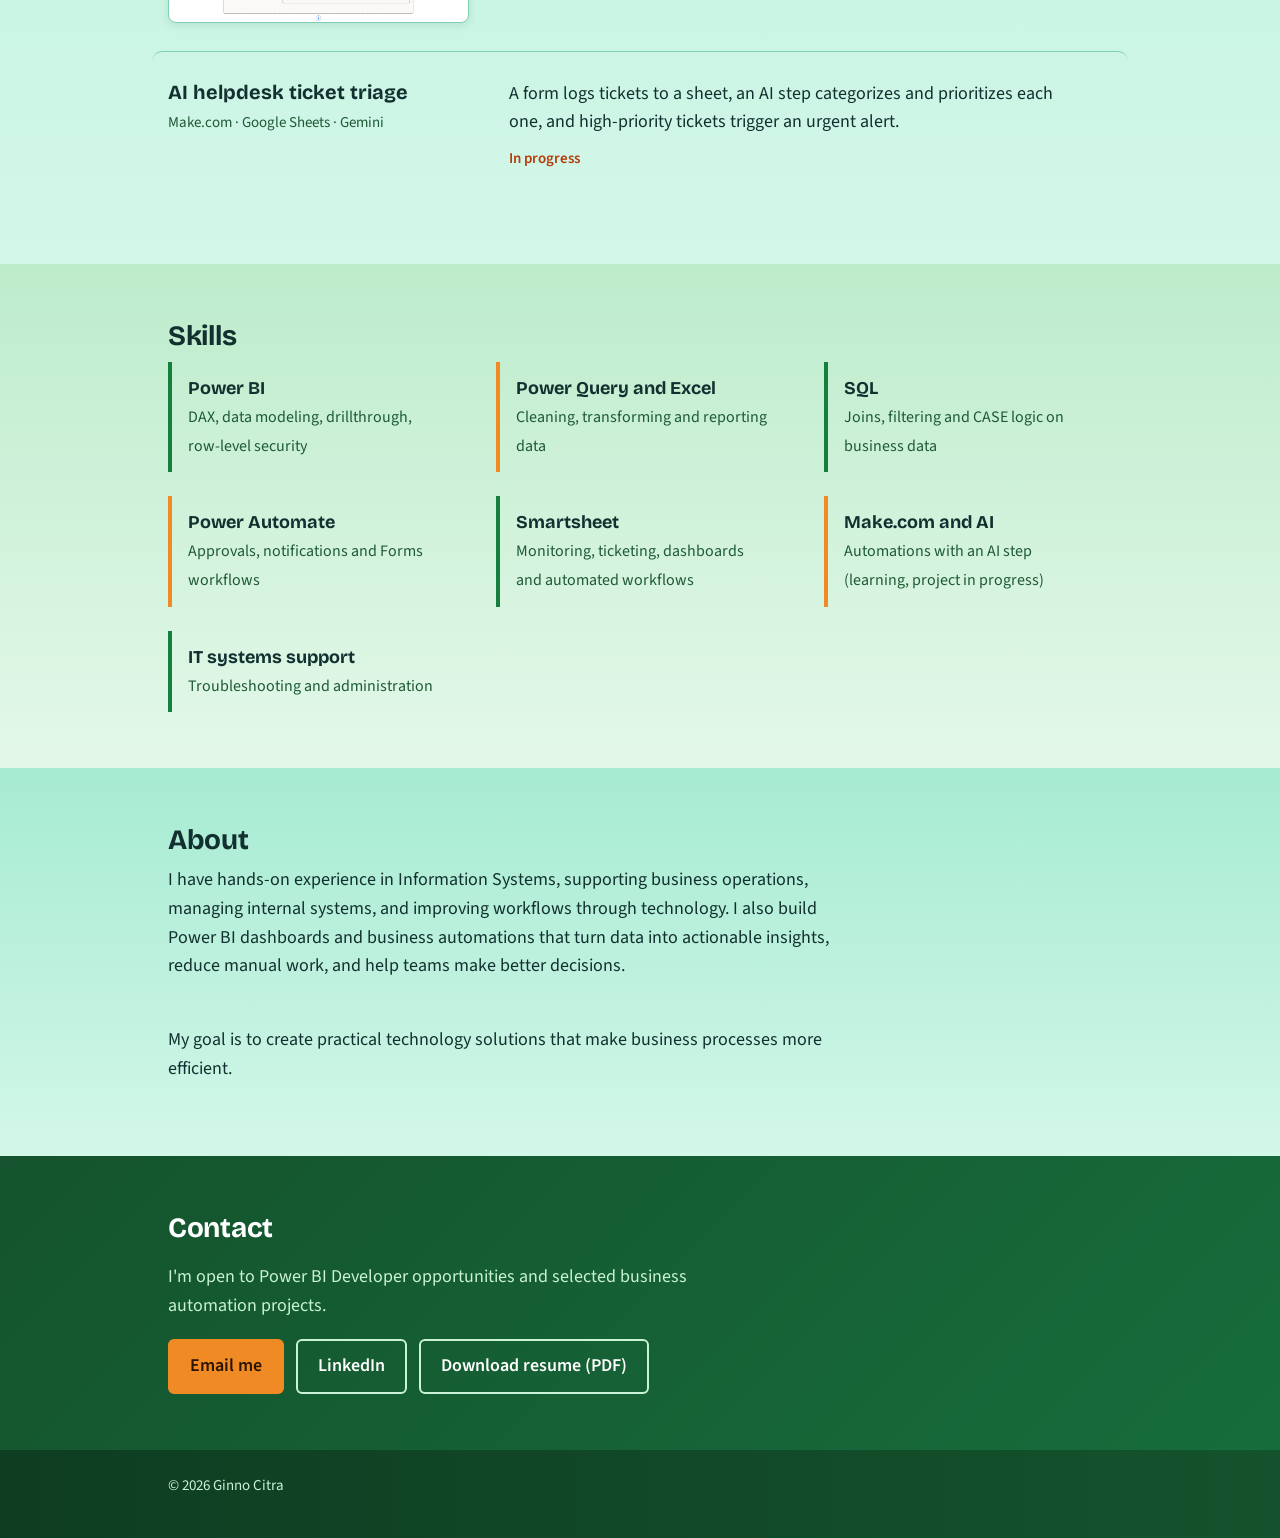
==== commit 8f4ae63b: "Update index.html" ====
--- a/index.html
+++ b/index.html
@@ -58,11 +58,11 @@
       <article class="proj">
         <div>
           <h3>Email delivery monitoring</h3>
-          <p class="tools">Power BI · DAX · Dynamic RLS</p>
+          <p class="tools">Power BI · DAX · Row-level security · Excel</p>
           <a class="thumb" href="email-delivery-monitoring.html" tabindex="-1" aria-hidden="true"><img src="assets/email-dashboard.png" alt="" loading="lazy" onerror="this.parentNode.remove()"></a>
         </div>
         <div>
-          <p>Tracks delivered and failed billing and receipt emails by project. Dynamic row-level security means each manager sees only their own projects. It is used by 7 managers across 40 projects.</p>
+          <p>Tracks delivered and failed billing and receipt emails by project. The version used at work masks recipient emails and links to per-project Excel files on SharePoint, so billers no longer have to request the Excel file every month. This portfolio version also uses dynamic row-level security, so each manager sees only their own projects.</p>
           <p class="status live"><a href="email-delivery-monitoring.html">Read the case study</a></p>
         </div>
       </article>
--- a/styles.css
+++ b/styles.css
@@ -100,6 +100,9 @@
 .shot.ok .ph{display:none}
 .cap{font-size:.9375rem;color:var(--muted);margin:.6rem 0 0}
 .narrow-shots .shot{max-width:52rem}
+.code{margin:.75rem 0 0;padding:1rem 1.25rem;background:#0e2a1a;color:#d9f5e3;border-radius:8px;font:.875rem/1.55 ui-monospace,SFMono-Regular,Menlo,Consolas,monospace;overflow-x:auto;max-width:100%}
+.code code{font:inherit}
+.code:focus-visible{outline:3px solid var(--rust);outline-offset:3px}
 .formshots{display:grid;grid-template-columns:1fr 1fr;gap:1.5rem;align-items:start}
 .cmp{width:100%;border-collapse:collapse;margin-top:1.5rem;background:rgba(255,255,255,.85);border-radius:10px;overflow:hidden}
 .cmp th,.cmp td{padding:.75rem 1rem;text-align:left;border-bottom:1px solid var(--line)}
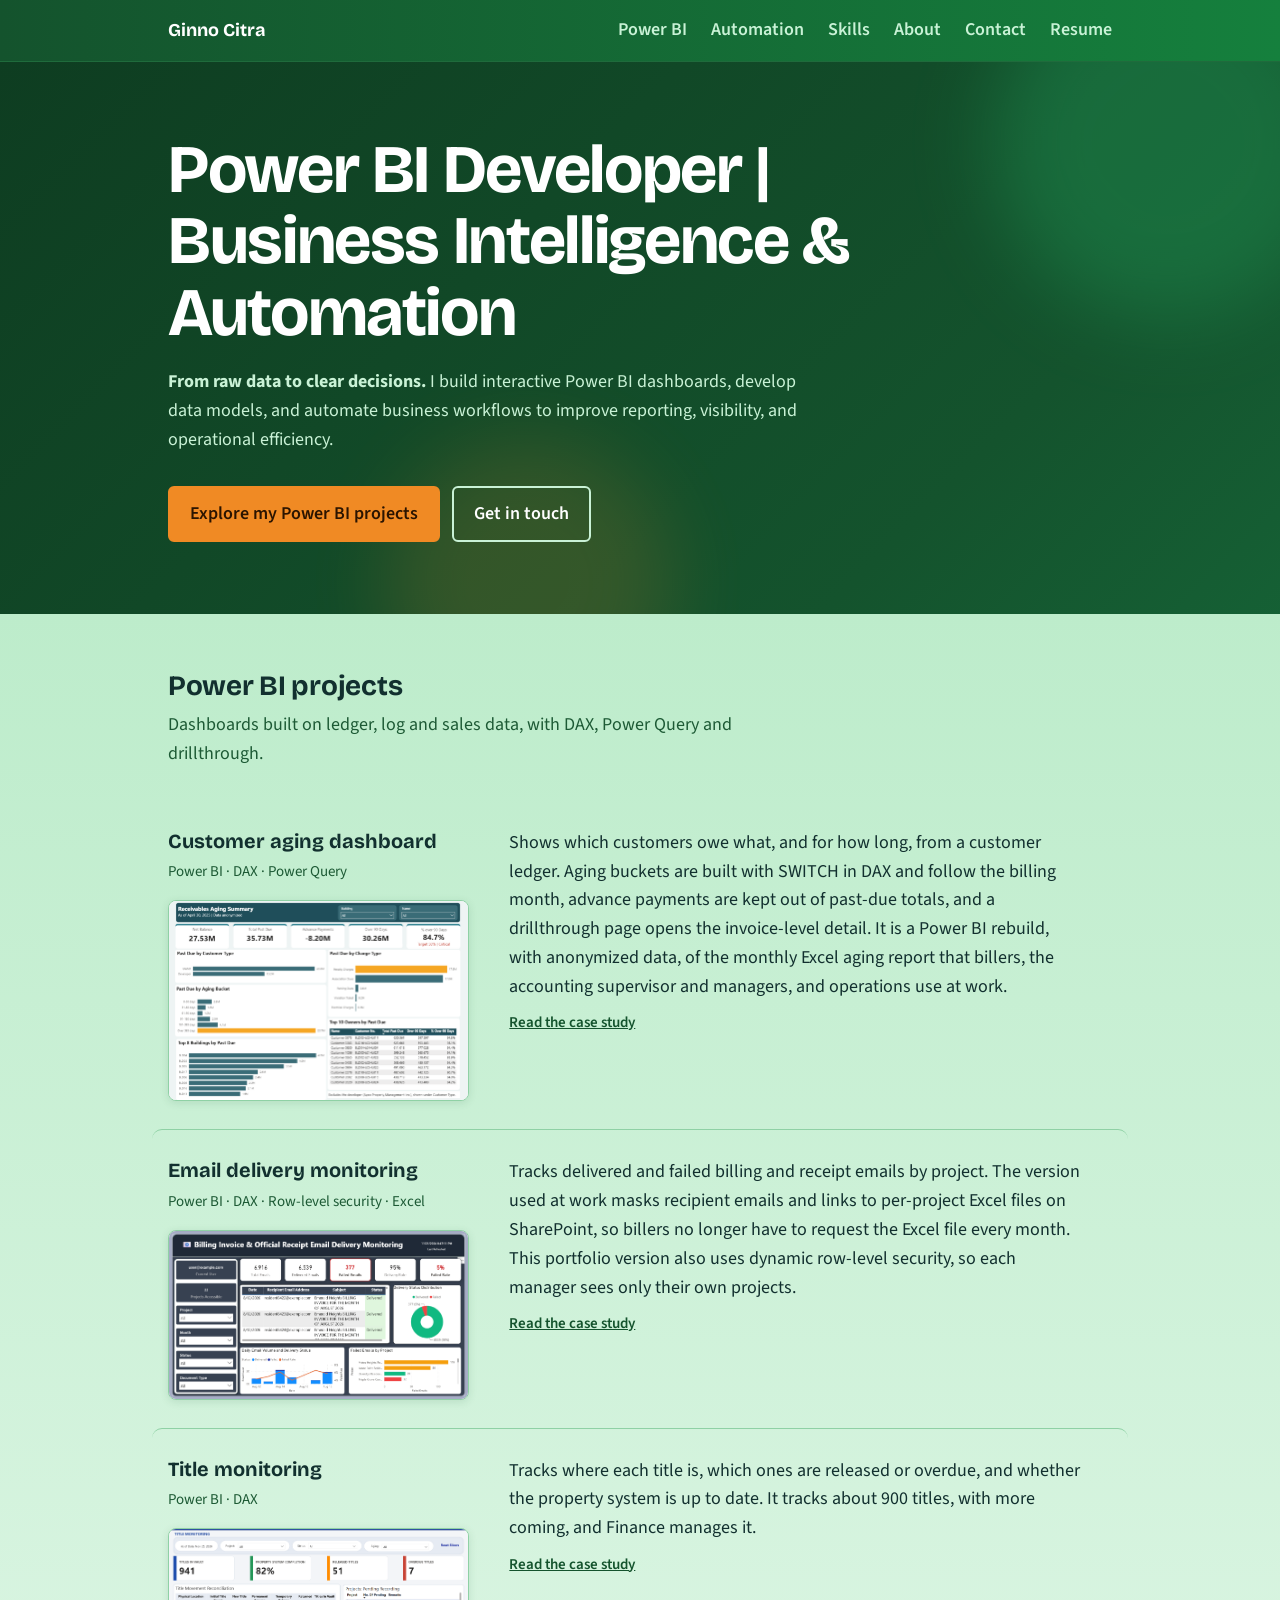
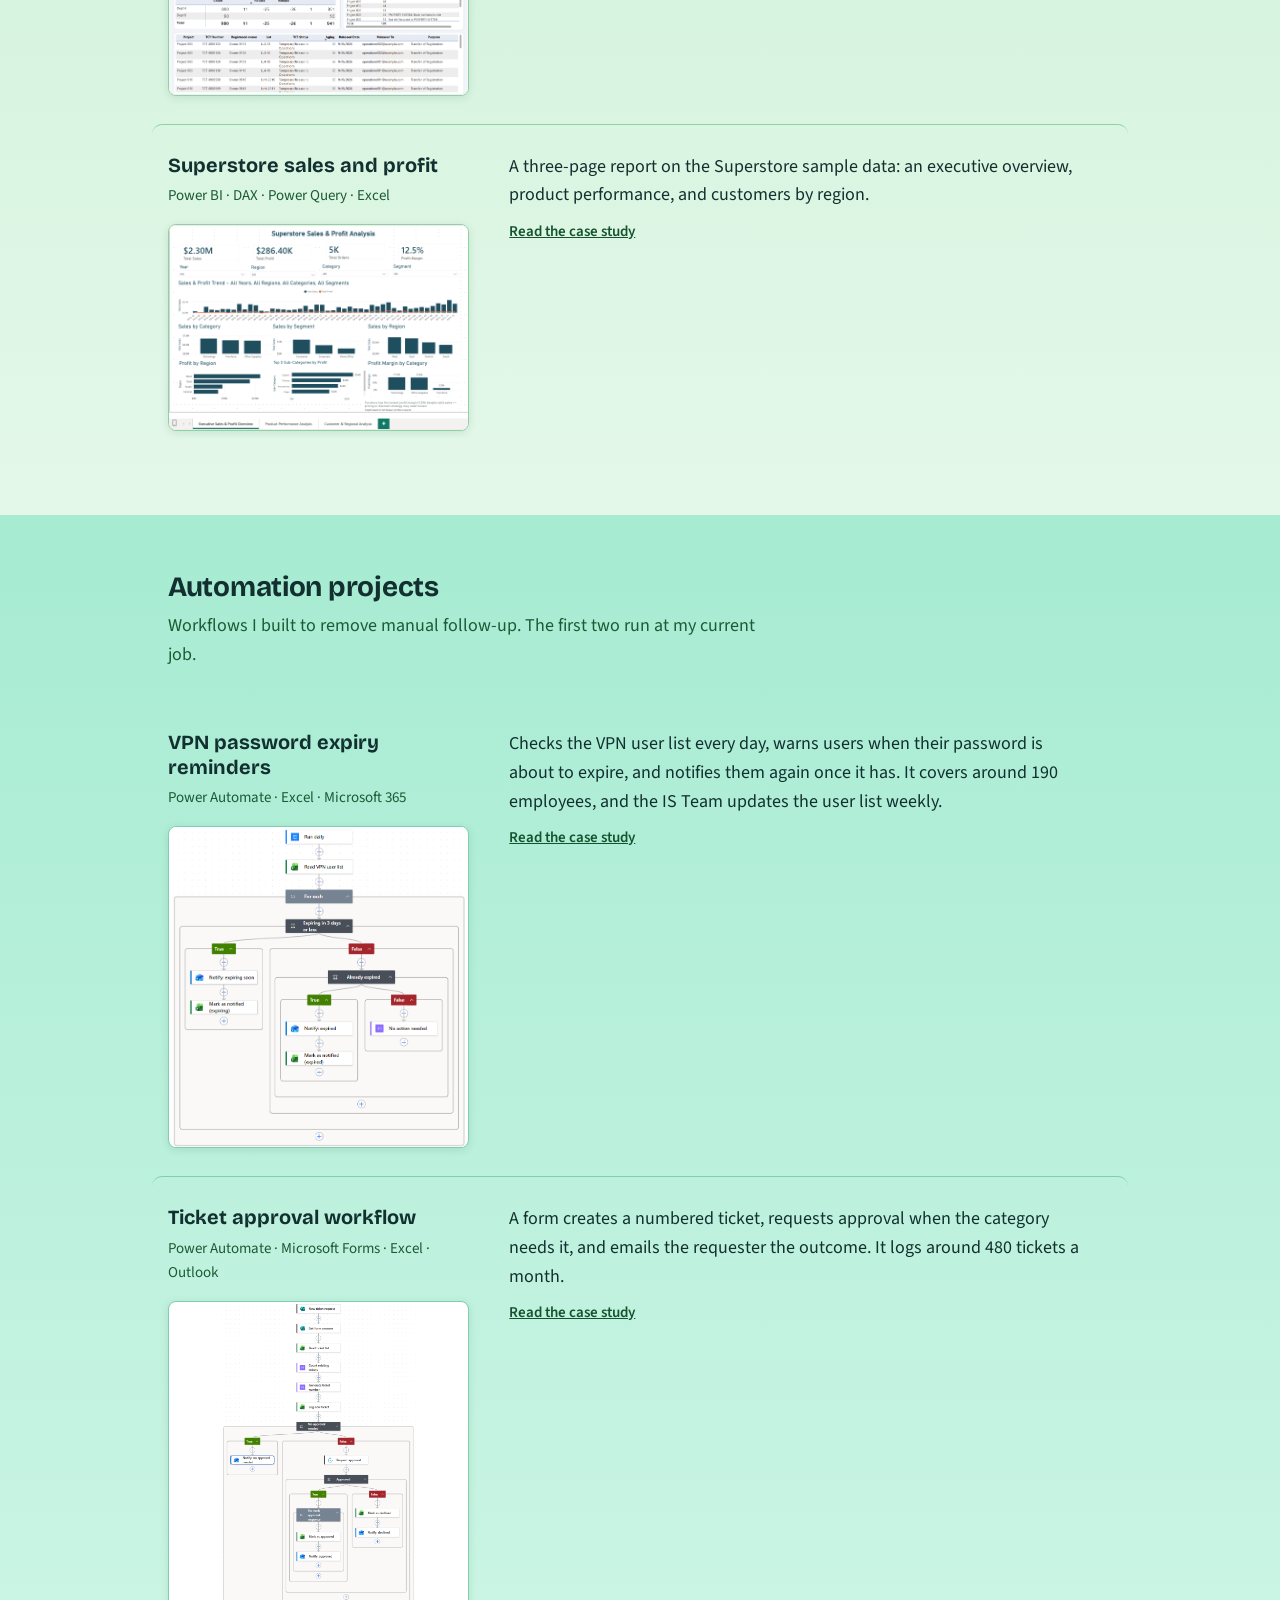
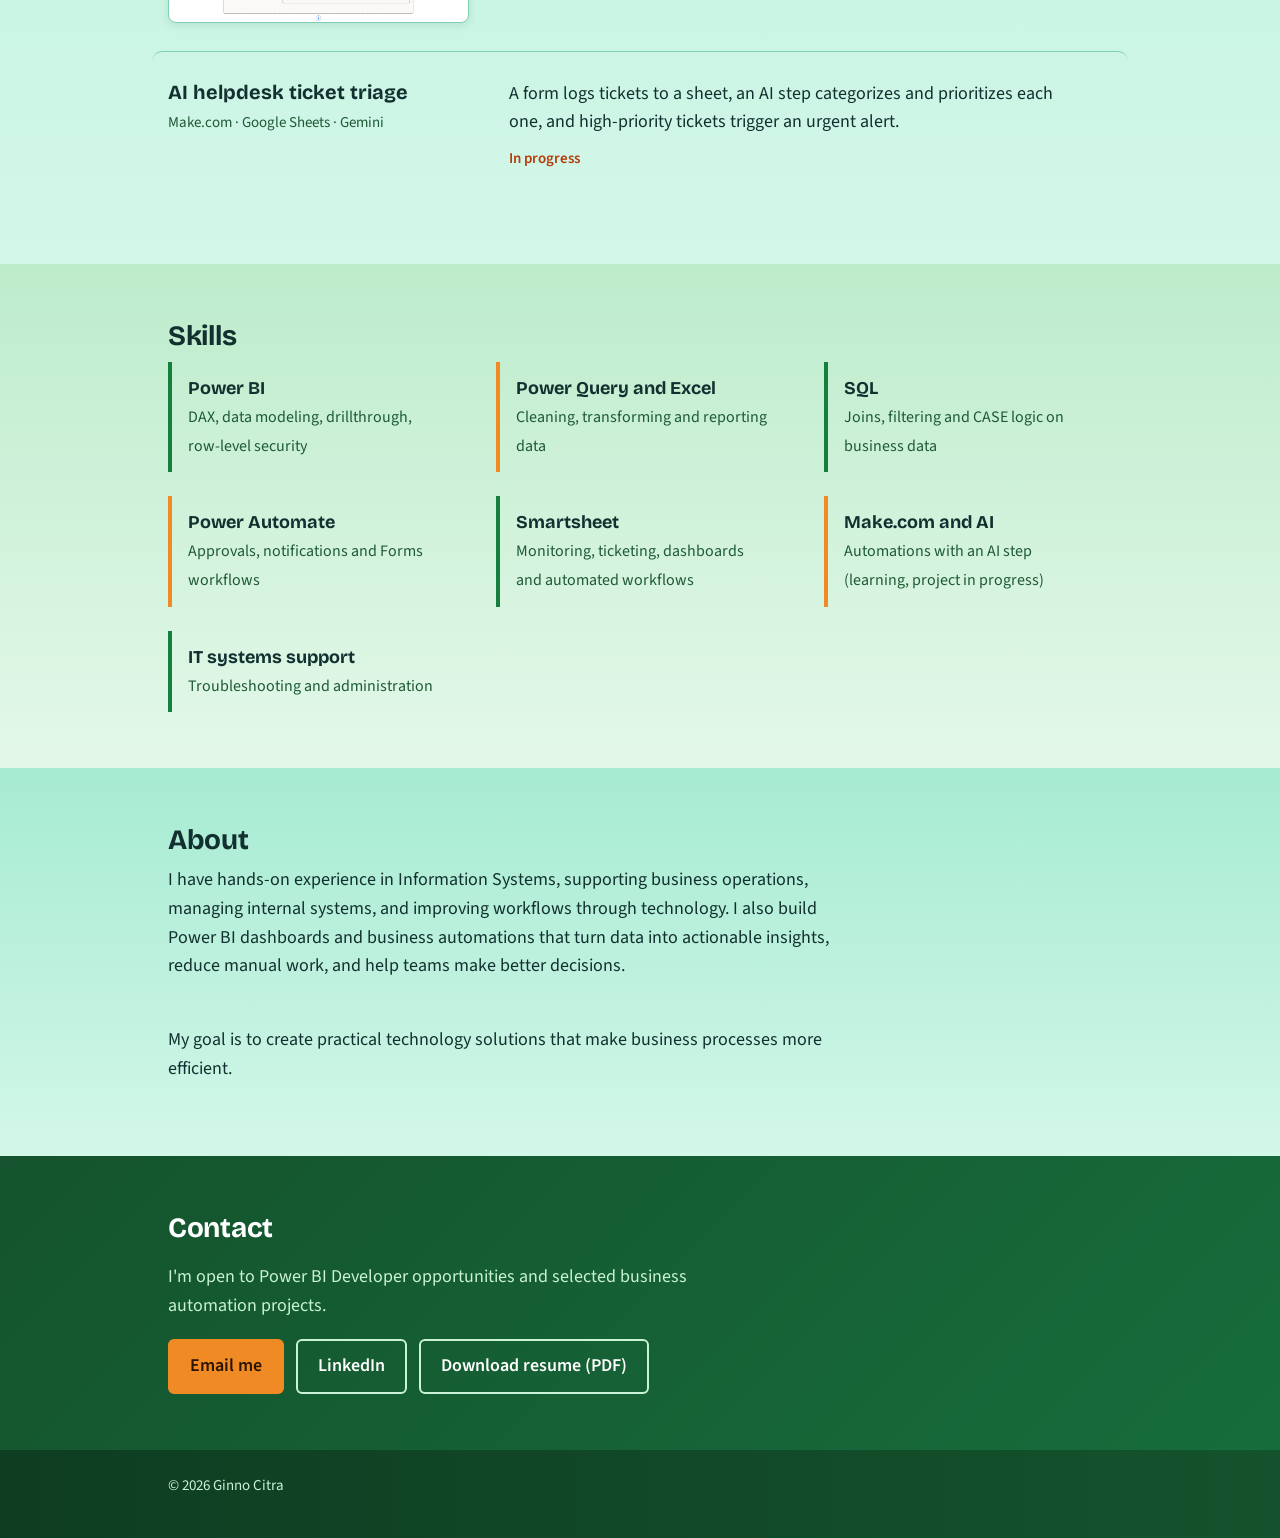
==== commit cb558d51: "Revise aging dashboard description for clarity Updated the description of the aging dashboard to cla" ====
--- a/index.html
+++ b/index.html
@@ -50,7 +50,7 @@
           <a class="thumb" href="aging-dashboard.html" tabindex="-1" aria-hidden="true"><img src="assets/aging-summary.png" alt="" loading="lazy" onerror="this.parentNode.remove()"></a>
         </div>
         <div>
-          <p>Shows which customers owe what, and for how long, from a customer ledger. Aging buckets are built with SWITCH in DAX and follow the billing month, advance payments are kept out of past-due totals, and a drillthrough page opens the invoice-level detail. Billers, the accounting supervisor and managers, and operations use it for their monthly report.</p>
+          <p>Shows which customers owe what, and for how long, from a customer ledger. Aging buckets are built with SWITCH in DAX and follow the billing month, advance payments are kept out of past-due totals, and a drillthrough page opens the invoice-level detail. It is a Power BI rebuild, with anonymized data, of the monthly Excel aging report that billers, the accounting supervisor and managers, and operations use at work.</p>
           <p class="status live"><a href="aging-dashboard.html">Read the case study</a></p>
         </div>
       </article>
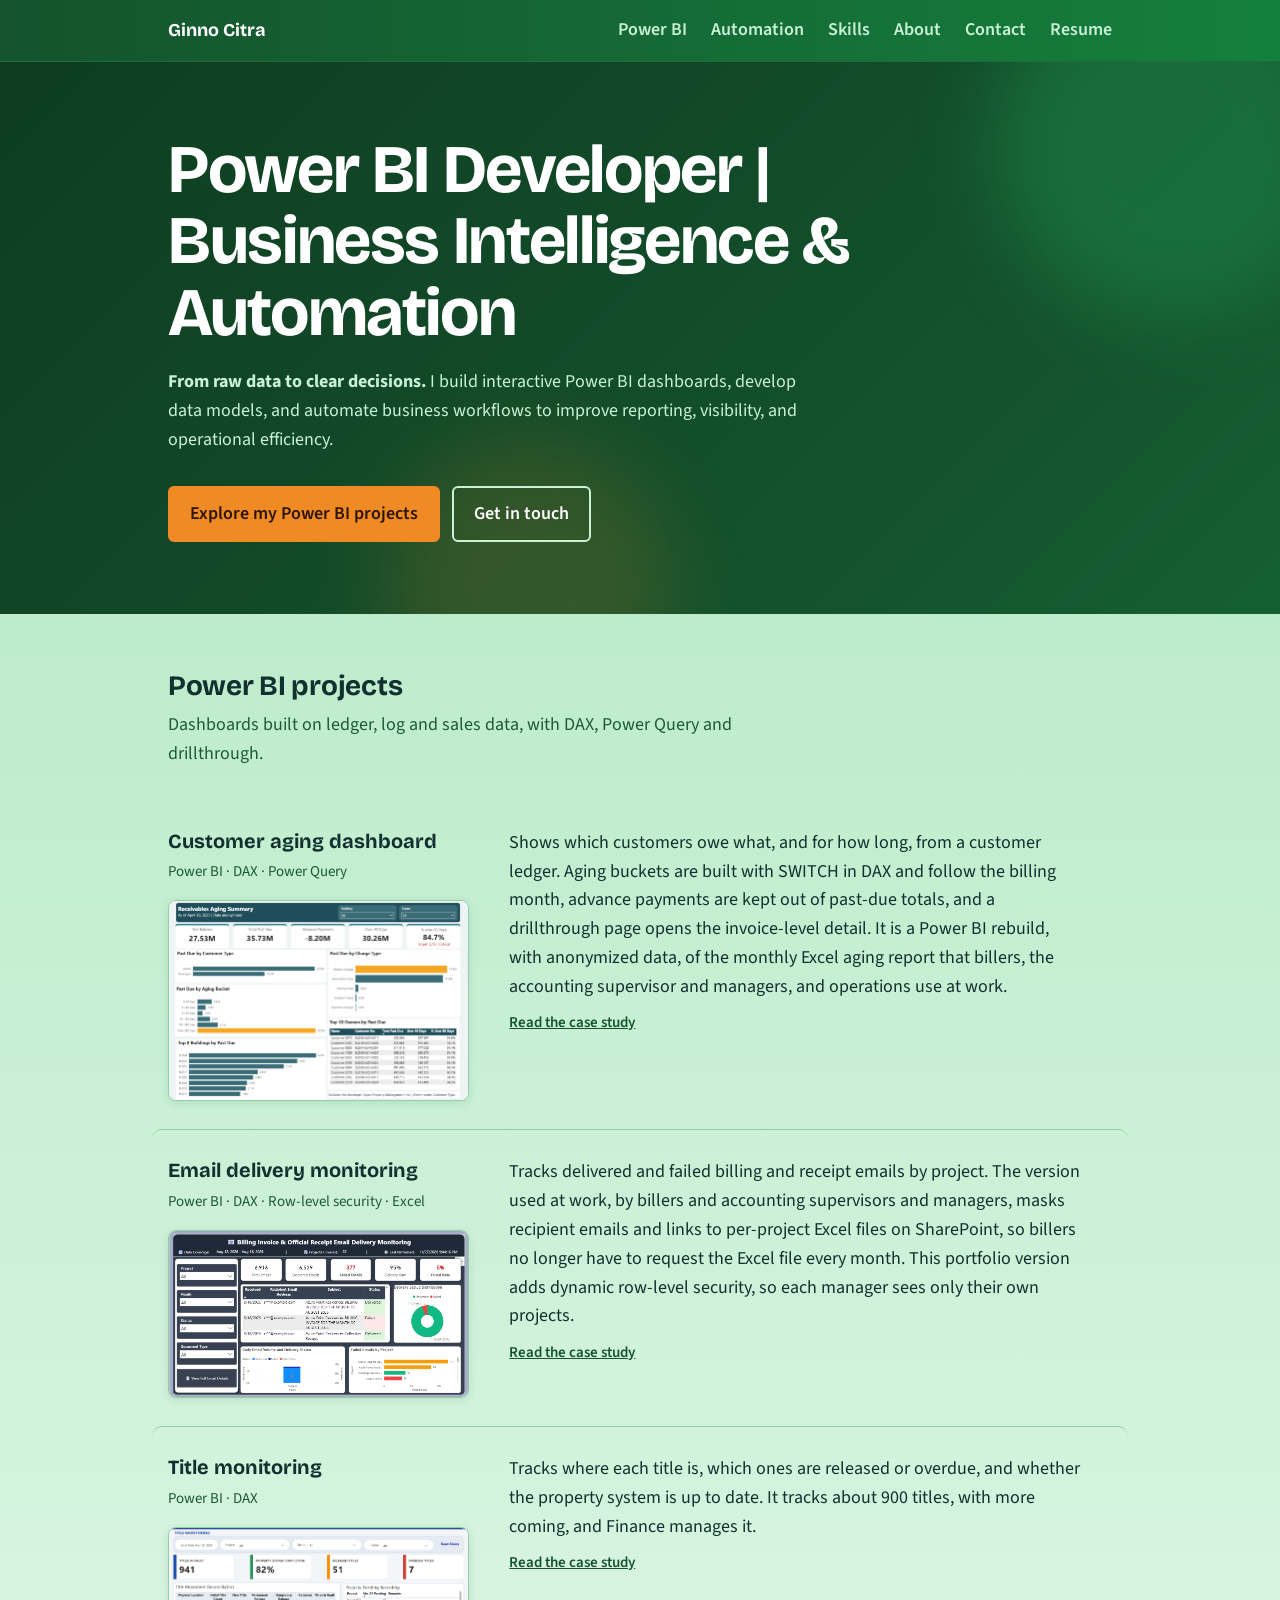
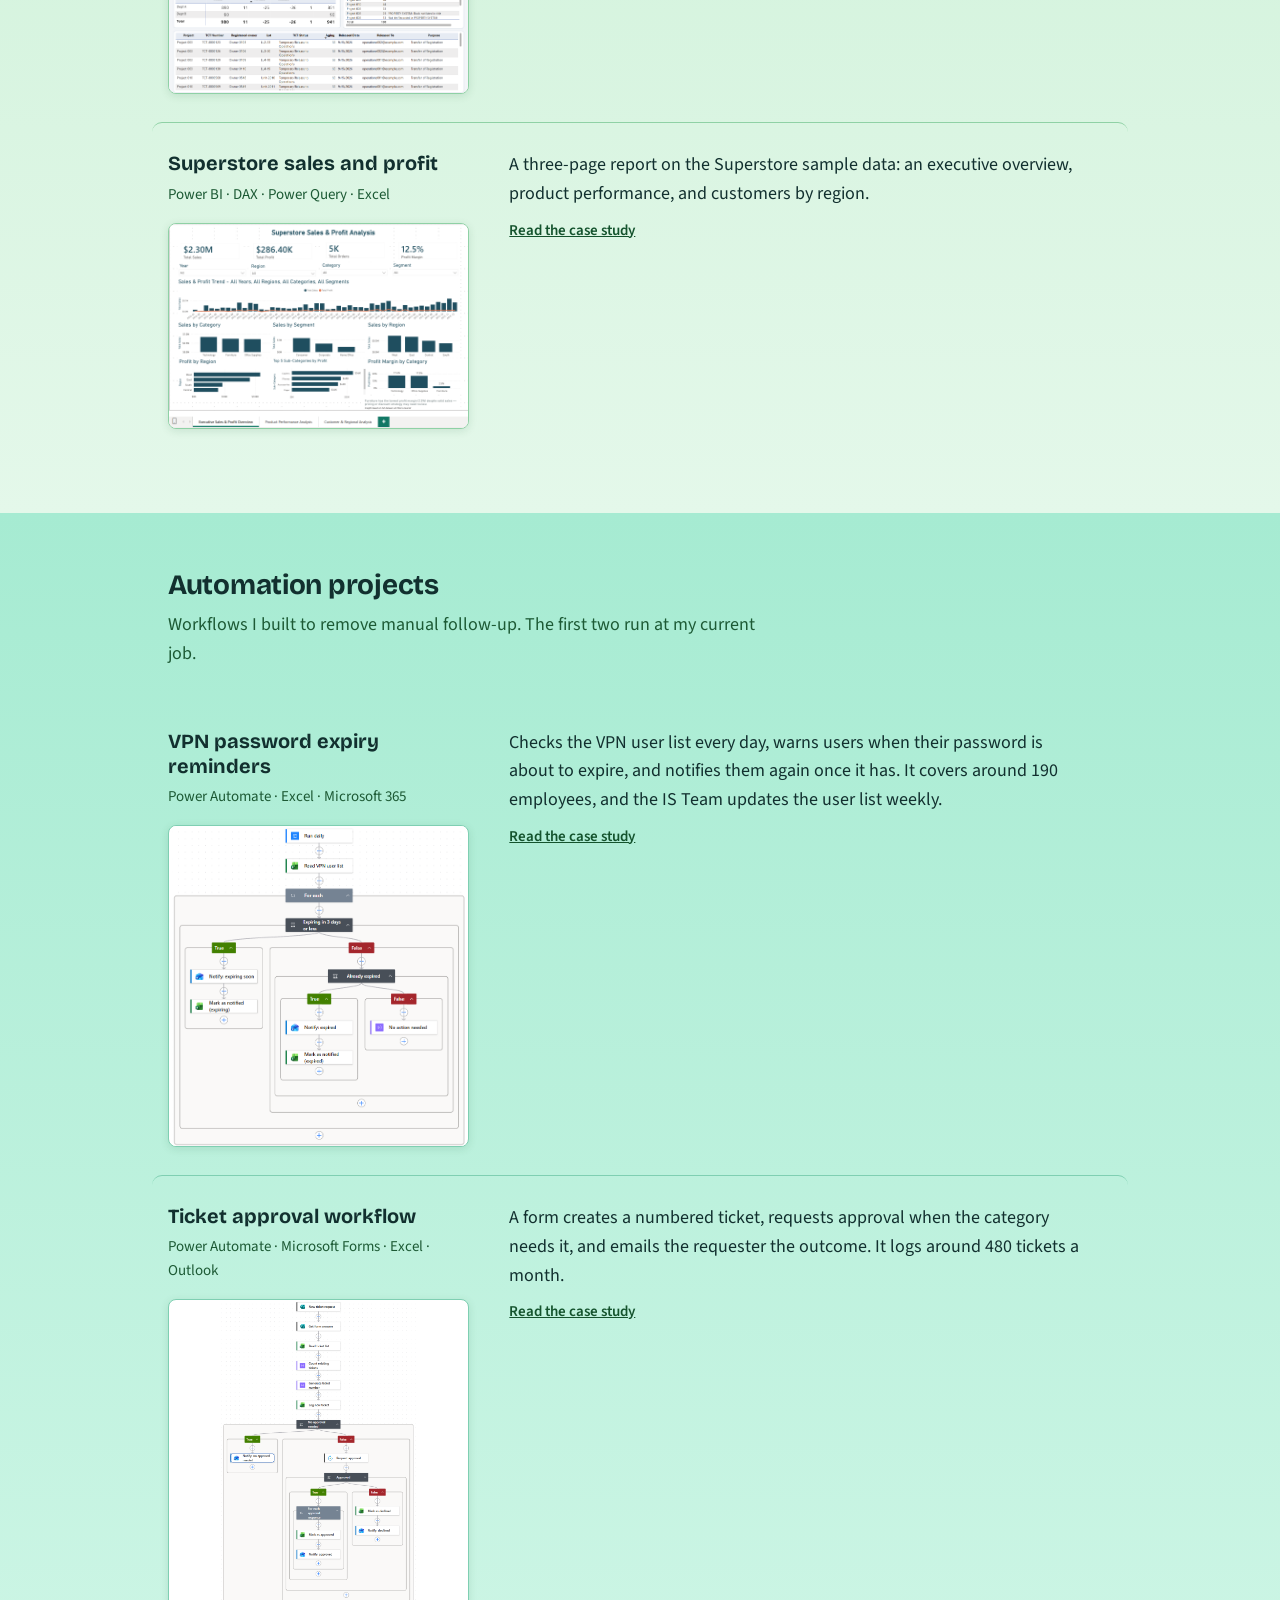
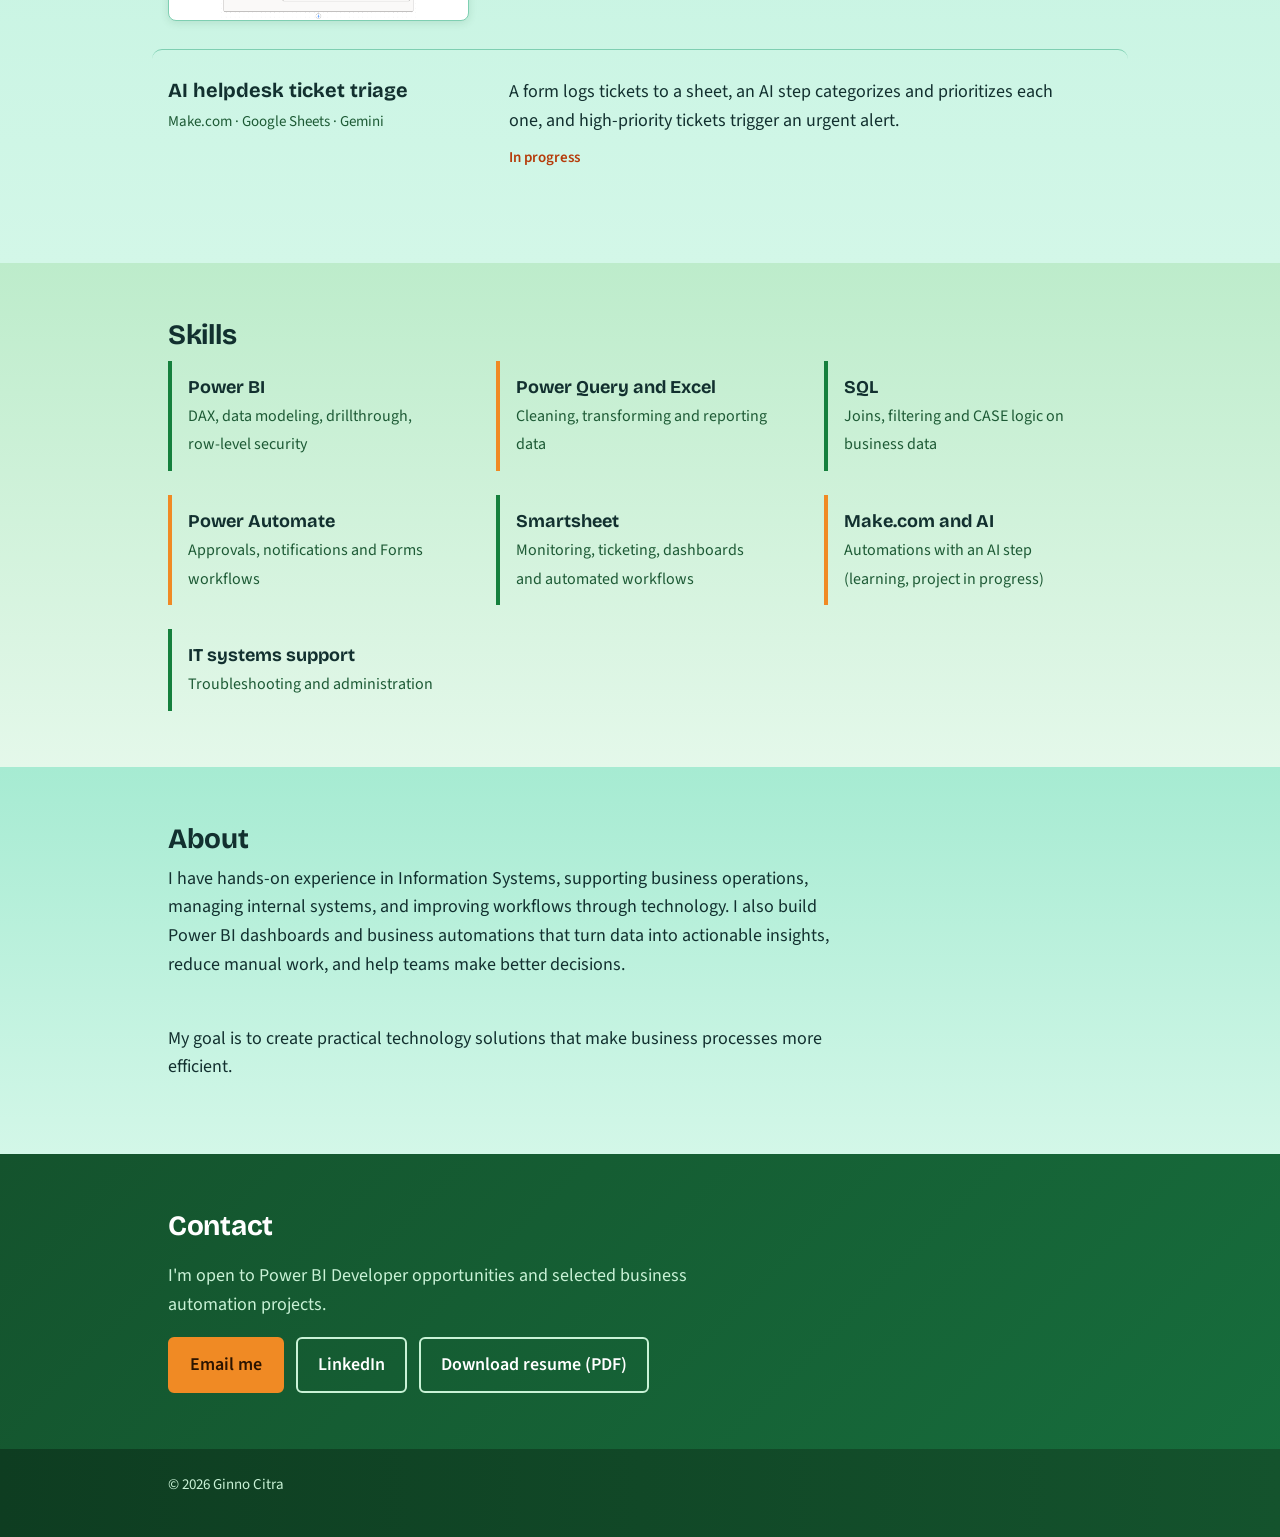
==== commit 27d86792: "Modify email delivery monitoring project details Updated project description and changed thumbnail i" ====
--- a/index.html
+++ b/index.html
@@ -59,10 +59,10 @@
         <div>
           <h3>Email delivery monitoring</h3>
           <p class="tools">Power BI · DAX · Row-level security · Excel</p>
-          <a class="thumb" href="email-delivery-monitoring.html" tabindex="-1" aria-hidden="true"><img src="assets/email-dashboard.png" alt="" loading="lazy" onerror="this.parentNode.remove()"></a>
+          <a class="thumb" href="email-delivery-monitoring.html" tabindex="-1" aria-hidden="true"><img src="assets/email-work-version.png" alt="" loading="lazy" onerror="this.parentNode.remove()"></a>
         </div>
         <div>
-          <p>Tracks delivered and failed billing and receipt emails by project. The version used at work masks recipient emails and links to per-project Excel files on SharePoint, so billers no longer have to request the Excel file every month. This portfolio version also uses dynamic row-level security, so each manager sees only their own projects.</p>
+          <p>Tracks delivered and failed billing and receipt emails by project. The version used at work, by billers and accounting supervisors and managers, masks recipient emails and links to per-project Excel files on SharePoint, so billers no longer have to request the Excel file every month. This portfolio version adds dynamic row-level security, so each manager sees only their own projects.</p>
           <p class="status live"><a href="email-delivery-monitoring.html">Read the case study</a></p>
         </div>
       </article>
